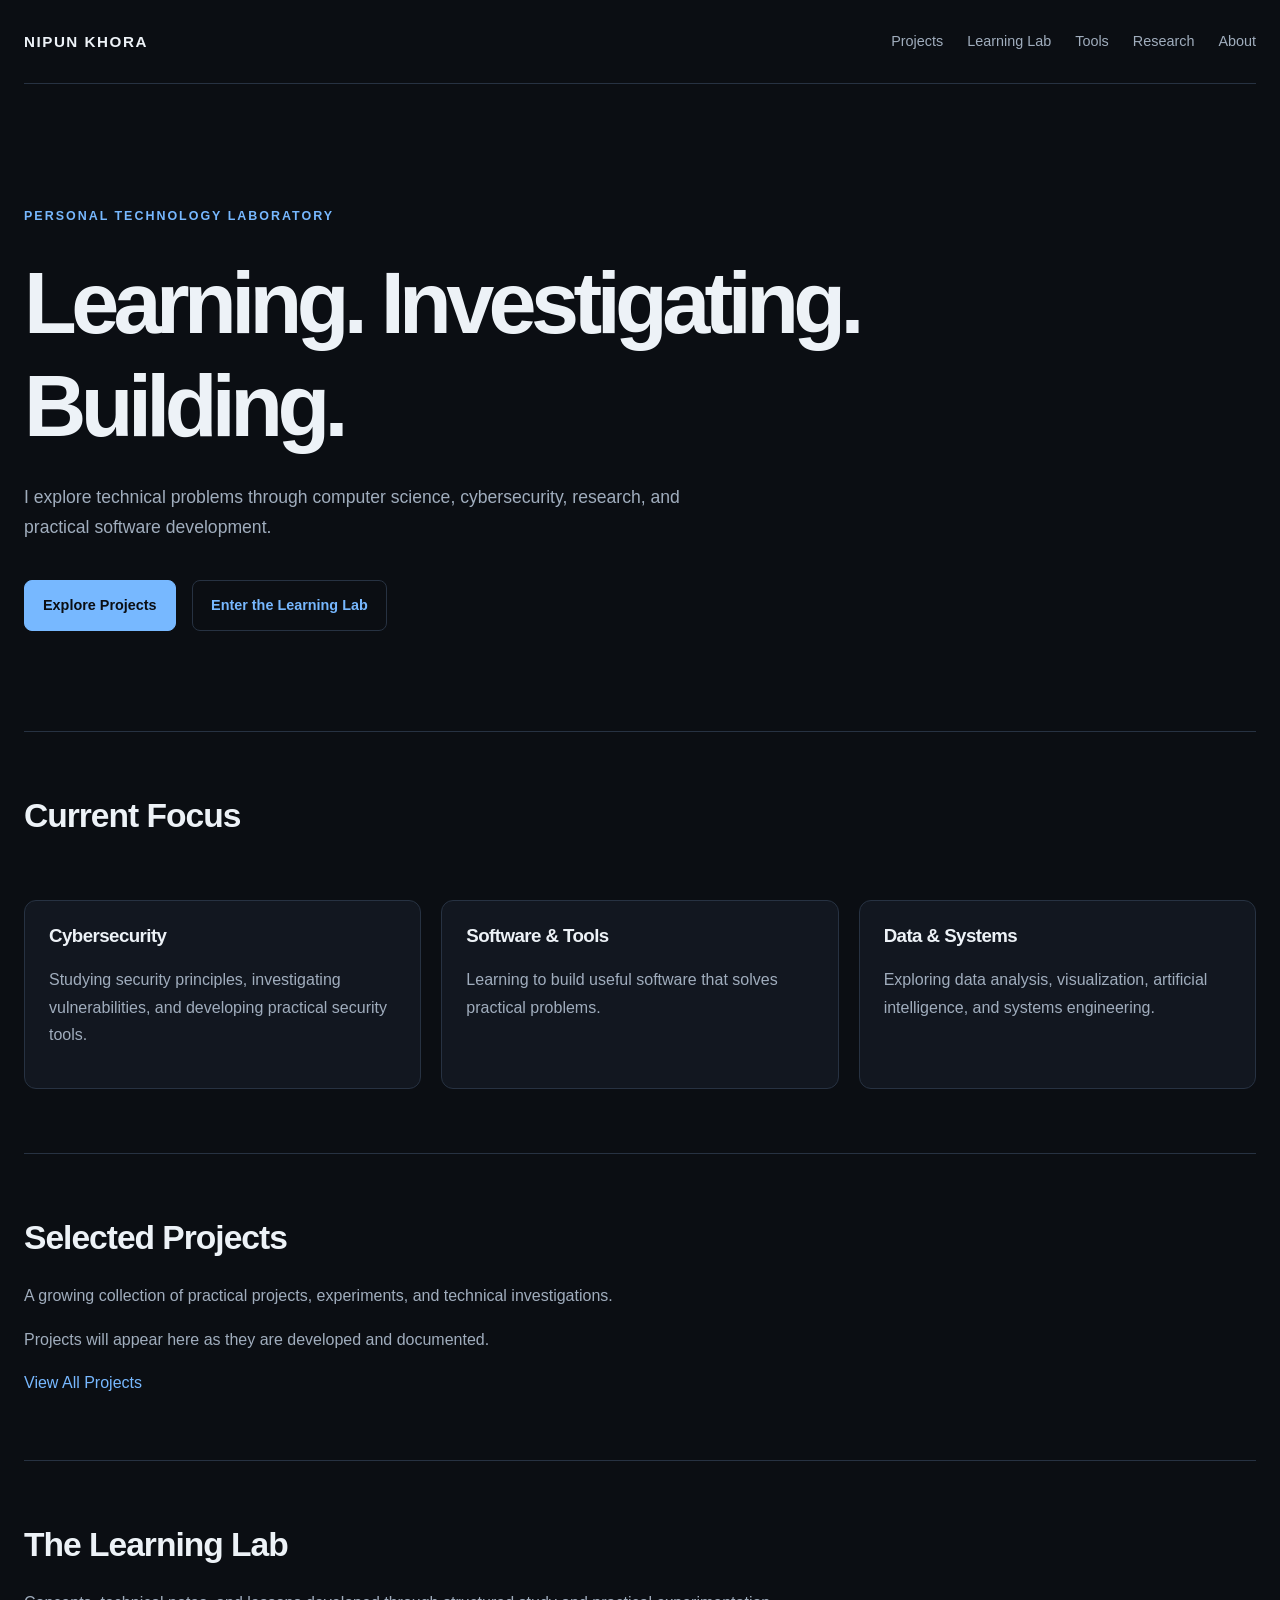
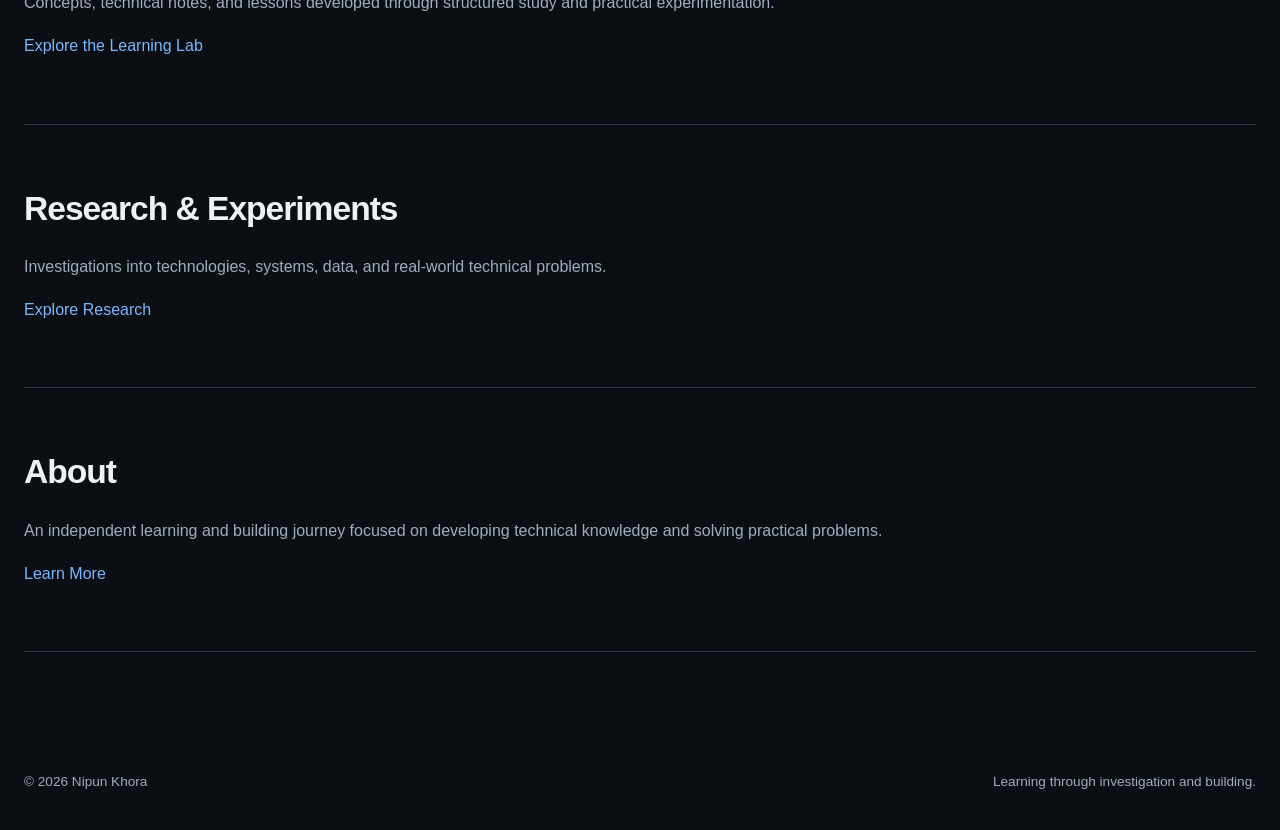
==== index.html @ 2c1adacb "Initial commit: responsive personal technology website" ====
<!DOCTYPE html>
<html lang="en">
<head>
    <link rel="stylesheet" href="assets/css/style.css">
    <meta charset="UTF-8">
    <meta name="viewport" content="width=device-width, initial-scale=1.0">

    <title>Nipun Khora | Technology & Engineering Lab</title>

    <meta name="description" content="Explore the projects, research, experiments, and technical learning of Nipun Khora.">
</head>

<body>

    <header>
        <a href="index.html">NIPUN KHORA</a>

        <nav>
            <a href="pages/projects.html">Projects</a>
            <a href="pages/learning-lab.html">Learning Lab</a>
            <a href="pages/tools.html">Tools</a>
            <a href="pages/research.html">Research</a>
            <a href="pages/about.html">About</a>
        </nav>
    </header>

    <main>

        <section id="hero">
            <p>PERSONAL TECHNOLOGY LABORATORY</p>

            <h1>Learning. Investigating. Building.</h1>

            <p>
                I explore technical problems through computer science,
                cybersecurity, research, and practical software development.
            </p>

            <a href="pages/projects.html">Explore Projects</a>
            <a href="pages/learning-lab.html">Enter the Learning Lab</a>
        </section>

        <section id="focus">
            <h2>Current Focus</h2>

            <article>
                <h3>Cybersecurity</h3>
                <p>Studying security principles, investigating vulnerabilities, and developing practical security tools.</p>
            </article>

            <article>
                <h3>Software & Tools</h3>
                <p>Learning to build useful software that solves practical problems.</p>
            </article>

            <article>
                <h3>Data & Systems</h3>
                <p>Exploring data analysis, visualization, artificial intelligence, and systems engineering.</p>
            </article>
        </section>

        <section id="projects">
            <h2>Selected Projects</h2>

            <p>
                A growing collection of practical projects, experiments,
                and technical investigations.
            </p>

            <p>Projects will appear here as they are developed and documented.</p>

            <a href="pages/projects.html">View All Projects</a>
        </section>

        <section id="learning">
            <h2>The Learning Lab</h2>

            <p>
                Concepts, technical notes, and lessons developed through
                structured study and practical experimentation.
            </p>

            <a href="pages/learning-lab.html">Explore the Learning Lab</a>
        </section>

        <section id="research">
            <h2>Research & Experiments</h2>

            <p>
                Investigations into technologies, systems, data,
                and real-world technical problems.
            </p>

            <a href="pages/research.html">Explore Research</a>
        </section>

        <section id="about">
            <h2>About</h2>

            <p>
                An independent learning and building journey focused on
                developing technical knowledge and solving practical problems.
            </p>

            <a href="pages/about.html">Learn More</a>
        </section>

    </main>

    <footer>
        <p>&copy; 2026 Nipun Khora</p>
        <p>Learning through investigation and building.</p>
    </footer>

</body>
</html>
---- assets/css/style.css ----
/* =====================================
   NIPUN KHORA — PERSONAL TECHNOLOGY LAB
   Phase 1: Initial Design System
   ===================================== */

/* 1. Design tokens */

:root {
    --bg: #0b0e13;
    --surface: #121720;
    --surface-hover: #19212d;
    --text: #edf2f7;
    --muted: #a0adbd;
    --accent: #77b8ff;
    --border: #273242;

    --content-width: 1280px;
    --radius: 12px;
}

/* 2. Basic reset */

* {
    box-sizing: border-box;
}

html {
    scroll-behavior: smooth;
}

body {
    margin: 0;
    background: var(--bg);
    color: var(--text);
    font-family: -apple-system, BlinkMacSystemFont, "Segoe UI",
                 sans-serif;
    line-height: 1.7;
}

a {
    color: inherit;
    text-decoration: none;
}

a:hover {
    color: var(--accent);
}

p {
    color: var(--muted);
}

h1,
h2,
h3 {
    line-height: 1.2;
    letter-spacing: -0.03em;
}

/* 3. Shared page width */

header,
main,
footer {
    width: min(100% - 48px, var(--content-width));
    margin-inline: auto;
}

/* 4. Header and navigation */

header {
    min-height: 84px;
    display: flex;
    align-items: center;
    justify-content: space-between;
    gap: 24px;
    border-bottom: 1px solid var(--border);
}

header > a {
    font-size: 0.95rem;
    font-weight: 800;
    letter-spacing: 0.1em;
    white-space: nowrap;
}

nav {
    display: flex;
    flex-wrap: wrap;
    gap: 24px;
}

nav a {
    color: var(--muted);
    font-size: 0.9rem;
}

nav a:hover {
    color: var(--text);
}

/* 5. Main content */

main {
    padding-bottom: 80px;
}

section {
    padding-block: 64px;
    border-bottom: 1px solid var(--border);
}

section > h2 {
    font-size: clamp(1.6rem, 3vw, 2.1rem);
    margin-top: 0;
    margin-bottom: 24px;
}

/* 6. Hero section */

#hero {
    padding-block: 110px 100px;
}

#hero > p:first-child {
    color: var(--accent);
    font-size: 0.78rem;
    font-weight: 700;
    letter-spacing: 0.16em;
}

#hero h1 {
    max-width: 850px;
    margin-block: 24px;
    font-size: clamp(2.7rem, 7vw, 5.4rem);
    letter-spacing: -0.065em;
}

#hero > p:not(:first-child) {
    max-width: 680px;
    font-size: 1.1rem;
}

#hero > a {
    display: inline-block;
    margin: 20px 12px 0 0;
    padding: 12px 18px;
    border: 1px solid var(--border);
    border-radius: 8px;
    font-size: 0.9rem;
    font-weight: 600;
}

#hero > a:first-of-type {
    background: var(--accent);
    border-color: var(--accent);
    color: #0b0e13;
}

#hero > a:hover {
    transform: translateY(-2px);
}

/* 7. Current focus */

#focus {
    display: grid;
    grid-template-columns: repeat(3, minmax(0, 1fr));
    gap: 20px;
}

#focus > h2 {
    grid-column: 1 / -1;
}

#focus article,
#projects,
#learning,
#research,
#about {
    min-width: 0;
}

#focus article {
    padding: 24px;
    background: var(--surface);
    border: 1px solid var(--border);
    border-radius: var(--radius);
}

#focus article h3 {
    margin-top: 0;
}

/* 8. Footer */

footer {
    display: flex;
    justify-content: space-between;
    flex-wrap: wrap;
    gap: 12px;
    padding-block: 24px;
    font-size: 0.85rem;
}

/* 9. Responsive layout */

@media (max-width: 760px) {
    header {
        align-items: flex-start;
        flex-direction: column;
        justify-content: center;
        padding-block: 20px;
    }

    nav {
        gap: 12px 18px;
    }

    #hero {
        padding-block: 72px;
    }

    #focus {
        grid-template-columns: 1fr;
    }

    section {
        padding-block: 44px;
    }

    footer {
        flex-direction: column;
        gap: 0;
    }
}
/* =====================================
   PHASE 1 — SHARED DESIGN POLISH
   ===================================== */

/* Current page in navigation */

nav a[aria-current="page"] {
    color: var(--text);
    font-weight: 700;
    text-decoration: underline;
    text-decoration-color: var(--accent);
    text-underline-offset: 7px;
}

/* Internal page introductions */

main > section:first-child:not(#hero) {
    padding-block: 88px 64px;
}

main > section:first-child:not(#hero) > p:first-child {
    color: var(--accent);
    font-size: 0.78rem;
    font-weight: 700;
    letter-spacing: 0.14em;
}

main > section:first-child:not(#hero) h1 {
    font-size: clamp(2.5rem, 6vw, 4.5rem);
    letter-spacing: -0.06em;
    margin-block: 20px;
}

main > section:first-child:not(#hero) > p:last-child {
    max-width: 720px;
    font-size: 1.08rem;
}

/* Consistent links */

main section a {
    color: var(--accent);
}

main section a:hover {
    text-decoration: underline;
    text-underline-offset: 4px;
}

/* Project cards and content panels */

main section article {
    padding: 24px;
    margin-top: 20px;
    background: var(--surface);
    border: 1px solid var(--border);
    border-radius: var(--radius);
}

main section article h3 {
    margin-top: 0;
}

/* Smooth, accessible interaction */

a:focus-visible {
    outline: 2px solid var(--accent);
    outline-offset: 5px;
    border-radius: 3px;
}

/* Respect reduced-motion preferences */

@media (prefers-reduced-motion: reduce) {
    html {
        scroll-behavior: auto;
    }

    *,
    *::before,
    *::after {
        transition-duration: 0.01ms !important;
        animation-duration: 0.01ms !important;
        animation-iteration-count: 1 !important;
    }
}

/* Small-screen refinements */

@media (max-width: 480px) {
    header,
    main,
    footer {
        width: calc(100% - 32px);
    }

    nav {
        gap: 10px 14px;
    }

    nav a {
        font-size: 0.85rem;
    }

    #hero h1 {
        font-size: clamp(2.4rem, 11vw, 3.4rem);
    }

    #hero > a {
        margin-right: 6px;
    }
}
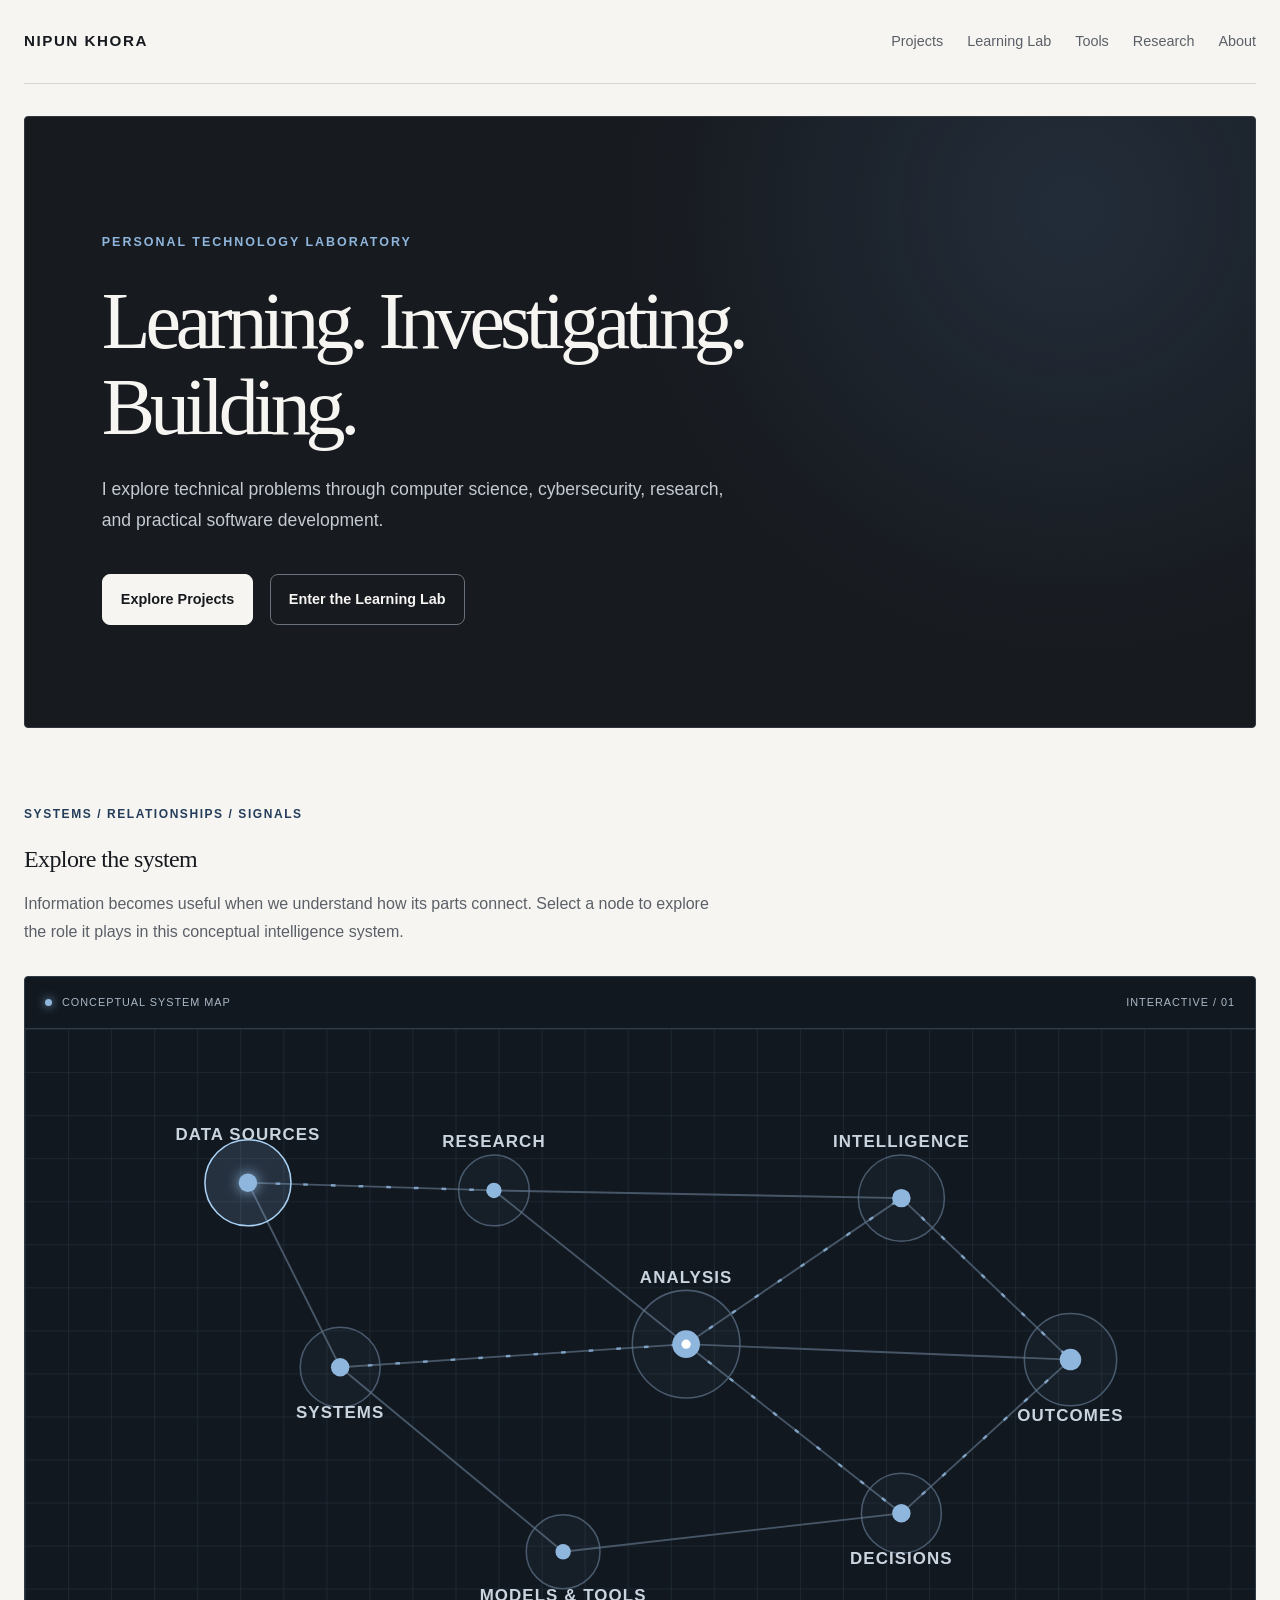
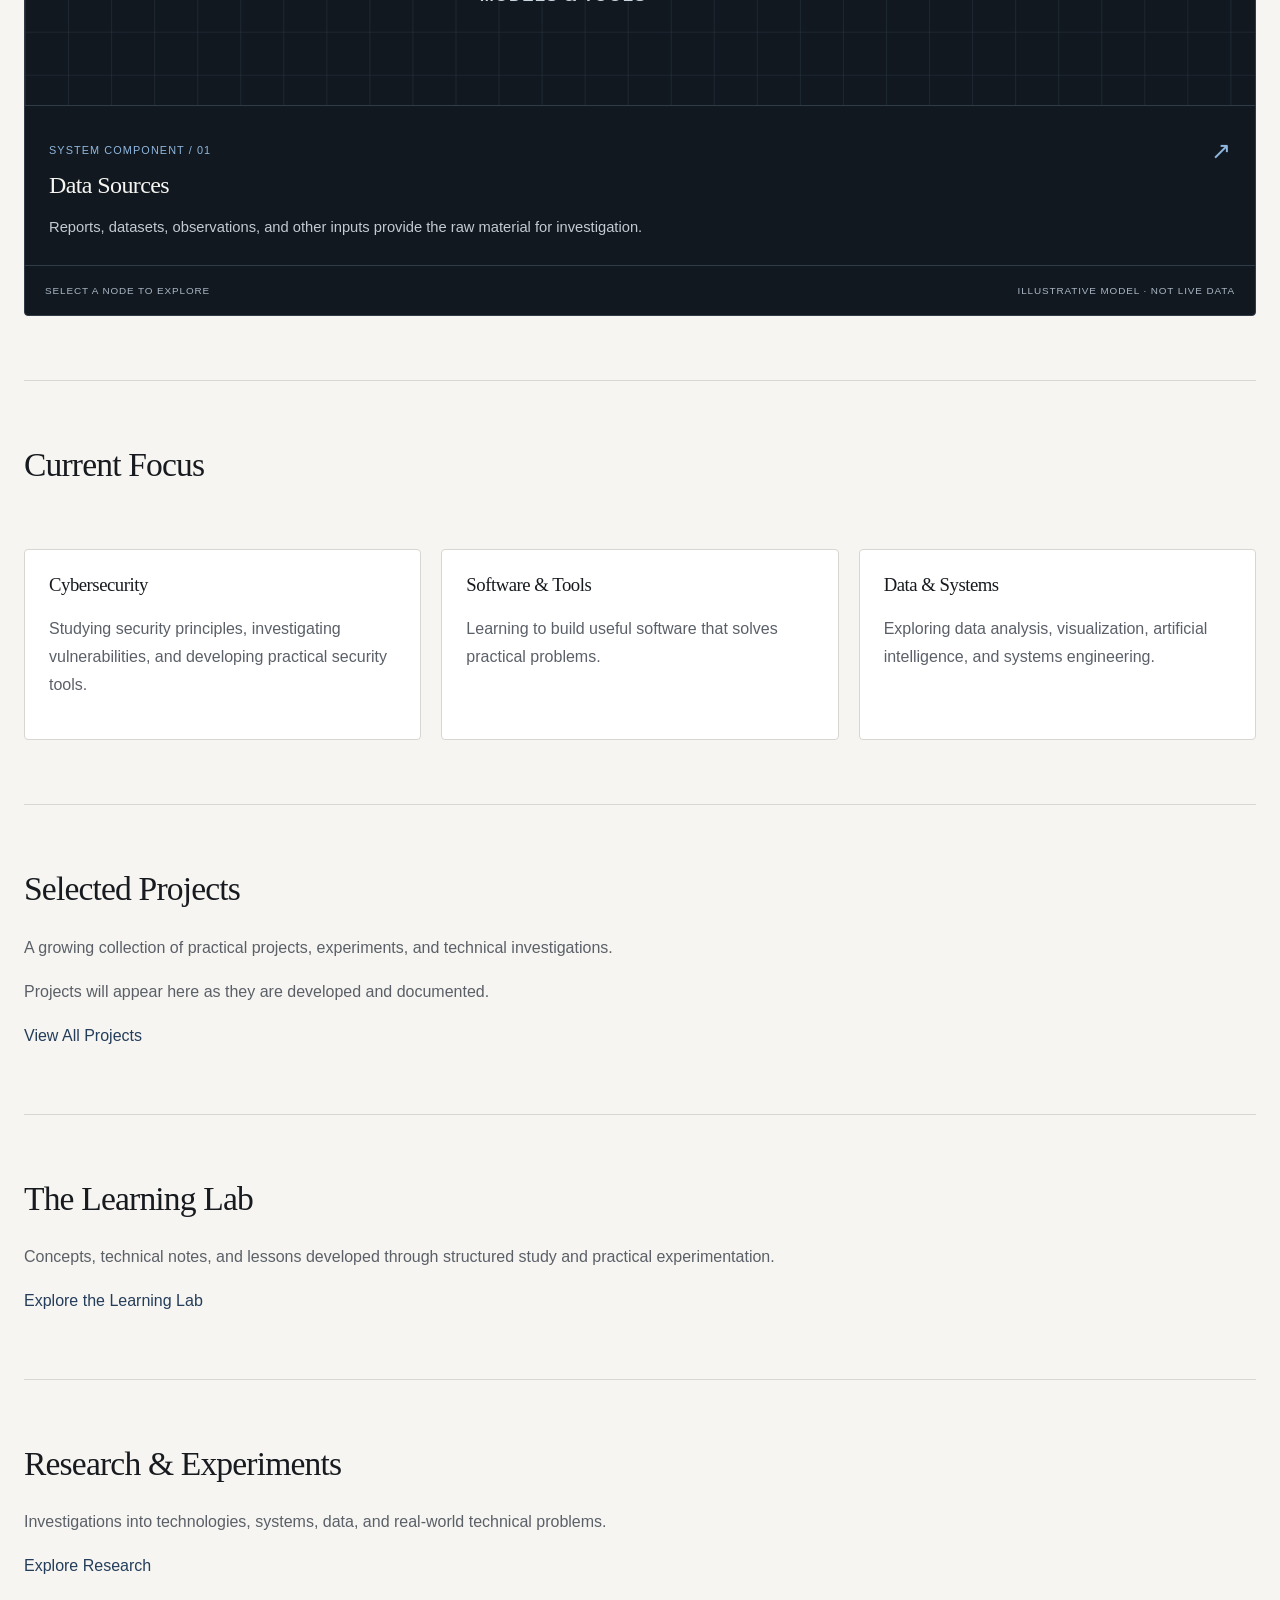
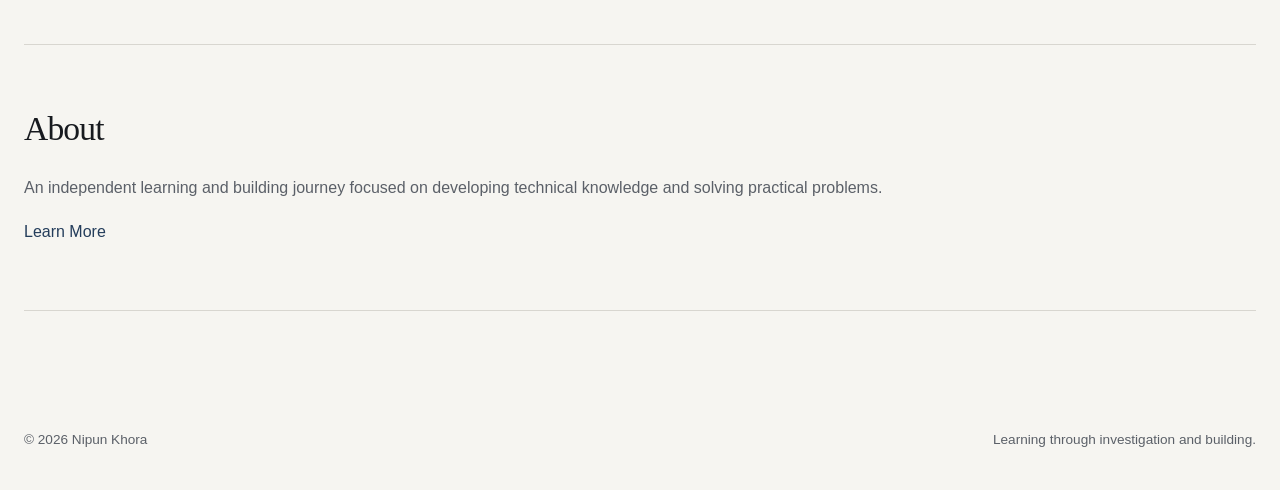
==== commit e4709675: "Add interactive systems intelligence map" ====
--- a/index.html
+++ b/index.html
@@ -11,6 +11,8 @@
 </head>
 
 <body>
+
+<script src="assets/js/main.js" defer></script>
 
     <header>
         <a href="index.html">NIPUN KHORA</a>
@@ -40,6 +42,175 @@
             <a href="pages/learning-lab.html">Enter the Learning Lab</a>
         </section>
 
+<section id="network-map" aria-labelledby="network-title">
+    <div class="network-heading">
+        <p class="eyebrow">SYSTEMS / RELATIONSHIPS / SIGNALS</p>
+        <h2 id="network-title">Explore the system</h2>
+        <p>
+            Information becomes useful when we understand
+            how its parts connect. Select a node to explore
+            the role it plays in this conceptual intelligence system.
+        </p>
+    </div>
+
+    <div class="network-panel">
+        <div class="network-status">
+            <span class="status-indicator"></span>
+            CONCEPTUAL SYSTEM MAP
+            <span class="network-status-right">INTERACTIVE / 01</span>
+        </div>
+
+        <div class="network-canvas">
+            <svg id="systems-svg"
+                 viewBox="0 0 800 440"
+                 role="group"
+                 aria-label="Interactive network of data sources, analysis, systems, and outcomes">
+
+                <defs>
+                    <pattern id="network-grid"
+                             width="28" height="28"
+                             patternUnits="userSpaceOnUse">
+                        <path d="M 28 0 L 0 0 0 28"
+                              fill="none"
+                              stroke="#283440"
+                              stroke-width="0.7"/>
+                    </pattern>
+
+                    <filter id="node-glow"
+                            x="-100%" y="-100%"
+                            width="300%" height="300%">
+                        <feGaussianBlur stdDeviation="4"
+                                        result="blur"/>
+                        <feMerge>
+                            <feMergeNode in="blur"/>
+                            <feMergeNode in="SourceGraphic"/>
+                        </feMerge>
+                    </filter>
+                </defs>
+
+                <rect width="800" height="440"
+                      fill="url(#network-grid)"/>
+
+                <g class="network-connections">
+                    <path d="M145 100 L305 105"/>
+                    <path d="M145 100 L205 220"/>
+                    <path d="M305 105 L430 205"/>
+                    <path d="M205 220 L430 205"/>
+                    <path d="M205 220 L350 340"/>
+                    <path d="M430 205 L570 110"/>
+                    <path d="M430 205 L570 315"/>
+                    <path d="M350 340 L570 315"/>
+                    <path d="M570 110 L680 215"/>
+                    <path d="M570 315 L680 215"/>
+                    <path d="M305 105 L570 110"/>
+                    <path d="M430 205 L680 215"/>
+                </g>
+
+                <g class="network-signals">
+                    <path d="M145 100 L305 105"/>
+                    <path d="M205 220 L430 205"/>
+                    <path d="M430 205 L570 110"/>
+                    <path d="M430 205 L570 315"/>
+                    <path d="M570 110 L680 215"/>
+                    <path d="M570 315 L680 215"/>
+                </g>
+
+                <g class="network-node is-selected"
+                   data-node="sources"
+                   tabindex="0" role="button"
+                   aria-label="Data sources">
+                    <circle class="node-halo" cx="145" cy="100" r="28"/>
+                    <circle class="node-core" cx="145" cy="100" r="6"/>
+                    <text x="145" y="72" text-anchor="middle">DATA SOURCES</text>
+                </g>
+
+                <g class="network-node"
+                   data-node="research"
+                   tabindex="0" role="button"
+                   aria-label="Research">
+                    <circle class="node-halo" cx="305" cy="105" r="23"/>
+                    <circle class="node-core" cx="305" cy="105" r="5"/>
+                    <text x="305" y="77" text-anchor="middle">RESEARCH</text>
+                </g>
+
+                <g class="network-node"
+                   data-node="systems"
+                   tabindex="0" role="button"
+                   aria-label="Systems">
+                    <circle class="node-halo" cx="205" cy="220" r="26"/>
+                    <circle class="node-core" cx="205" cy="220" r="6"/>
+                    <text x="205" y="253" text-anchor="middle">SYSTEMS</text>
+                </g>
+
+                <g class="network-node"
+                   data-node="analysis"
+                   tabindex="0" role="button"
+                   aria-label="Analysis">
+                    <circle class="node-halo" cx="430" cy="205" r="35"/>
+                    <circle class="node-core" cx="430" cy="205" r="9"/>
+                    <circle class="node-center" cx="430" cy="205" r="3"/>
+                    <text x="430" y="165" text-anchor="middle">ANALYSIS</text>
+                </g>
+
+                <g class="network-node"
+                   data-node="models"
+                   tabindex="0" role="button"
+                   aria-label="Models and tools">
+                    <circle class="node-halo" cx="350" cy="340" r="24"/>
+                    <circle class="node-core" cx="350" cy="340" r="5"/>
+                    <text x="350" y="372" text-anchor="middle">MODELS &amp; TOOLS</text>
+                </g>
+
+                <g class="network-node"
+                   data-node="intelligence"
+                   tabindex="0" role="button"
+                   aria-label="Intelligence">
+                    <circle class="node-halo" cx="570" cy="110" r="28"/>
+                    <circle class="node-core" cx="570" cy="110" r="6"/>
+                    <text x="570" y="77" text-anchor="middle">INTELLIGENCE</text>
+                </g>
+
+                <g class="network-node"
+                   data-node="decisions"
+                   tabindex="0" role="button"
+                   aria-label="Decisions">
+                    <circle class="node-halo" cx="570" cy="315" r="26"/>
+                    <circle class="node-core" cx="570" cy="315" r="6"/>
+                    <text x="570" y="348" text-anchor="middle">DECISIONS</text>
+                </g>
+
+                <g class="network-node"
+                   data-node="outcomes"
+                   tabindex="0" role="button"
+                   aria-label="Outcomes">
+                    <circle class="node-halo" cx="680" cy="215" r="30"/>
+                    <circle class="node-core" cx="680" cy="215" r="7"/>
+                    <text x="680" y="255" text-anchor="middle">OUTCOMES</text>
+                </g>
+            </svg>
+        </div>
+
+        <div class="network-detail" aria-live="polite">
+            <div>
+                <p class="network-detail-label" id="node-category">
+                    SYSTEM COMPONENT / 01
+                </p>
+                <h3 id="node-title">Data Sources</h3>
+                <p id="node-description">
+                    Reports, datasets, observations, and other
+                    inputs provide the raw material for investigation.
+                </p>
+            </div>
+            <span class="network-detail-mark" aria-hidden="true">↗</span>
+        </div>
+
+        <div class="network-footer">
+            <span>SELECT A NODE TO EXPLORE</span>
+            <span>ILLUSTRATIVE MODEL · NOT LIVE DATA</span>
+        </div>
+    </div>
+</section>
+
         <section id="focus">
             <h2>Current Focus</h2>
 
--- a/assets/css/style.css
+++ b/assets/css/style.css
@@ -348,3 +348,392 @@
     }
 }
 
+/* =========================================
+   PHASE 2 — RESEARCH & INTELLIGENCE
+   ========================================= */
+
+:root {
+    --bg: #F6F5F1;
+    --surface: #FFFFFF;
+    --surface-hover: #E6E2D9;
+    --text: #171A1F;
+    --muted: #5B6068;
+    --accent: #243D5B;
+    --border: #D8D6D0;
+
+    /* Keep the wider layout you preferred */
+    --content-width: 1280px;
+}
+
+/* Editorial typography */
+body {
+    background: var(--bg);
+    color: var(--text);
+    font-family: -apple-system, BlinkMacSystemFont,
+        "Segoe UI", sans-serif;
+    line-height: 1.75;
+}
+
+h1,
+h2,
+h3 {
+    color: var(--text);
+    font-family: Georgia, "Times New Roman", serif;
+    font-weight: 500;
+    letter-spacing: -0.025em;
+}
+
+/* Navigation */
+header {
+    border-bottom: 1px solid var(--border);
+}
+
+header > a {
+    color: var(--text);
+}
+
+nav a {
+    color: var(--muted);
+}
+
+nav a:hover,
+nav a[aria-current="page"] {
+    color: var(--text);
+}
+
+/* Homepage introduction */
+#hero {
+    padding-block: 120px 100px;
+}
+
+#hero h1 {
+    max-width: 900px;
+    font-weight: 500;
+}
+
+#hero > p:first-child {
+    color: var(--accent);
+}
+
+/* Primary and secondary links */
+#hero > a:first-of-type {
+    background: var(--accent);
+    border-color: var(--accent);
+    color: #FFFFFF;
+}
+
+#hero > a:not(:first-of-type) {
+    color: var(--text);
+    border-color: var(--border);
+}
+
+/* Research panels and project cards */
+#focus article,
+main section article {
+    background: var(--surface);
+    border: 1px solid var(--border);
+    border-radius: 4px;
+    box-shadow: none;
+}
+
+main section a {
+    color: var(--accent);
+}
+
+main section a:hover {
+    color: var(--text);
+}
+
+/* Editorial section dividers */
+section {
+    border-bottom: 1px solid var(--border);
+}
+
+/* Keyboard accessibility */
+a:focus-visible {
+    outline: 2px solid var(--accent);
+    outline-offset: 5px;
+}
+
+/* Mobile spacing */
+@media (max-width: 760px) {
+    #hero {
+        padding-block: 76px 64px;
+    }
+}
+
+/* Phase 2: mission-led technology hero */
+
+#hero {
+    position: relative;
+    overflow: hidden;
+    margin-top: 32px;
+    padding: clamp(48px, 8vw, 104px)
+             clamp(24px, 6vw, 80px);
+    background:
+        radial-gradient(
+            circle at 85% 15%,
+            rgba(76, 112, 151, 0.22),
+            transparent 38%
+        ),
+        #171A1F;
+    border: 1px solid #303640;
+    border-bottom: 1px solid #303640;
+    border-radius: 4px;
+    color: #F6F5F1;
+}
+
+#hero h1 {
+    max-width: 850px;
+    color: #F6F5F1;
+    font-size: clamp(2.6rem, 6.5vw, 5rem);
+    line-height: 1.08;
+}
+
+#hero > p:first-child {
+    color: #8FB6DC;
+}
+
+#hero > p:not(:first-child) {
+    max-width: 650px;
+    color: #C4CAD2;
+}
+
+#hero > a:first-of-type {
+    background: #F6F5F1;
+    border-color: #F6F5F1;
+    color: #171A1F;
+}
+
+#hero > a:not(:first-of-type) {
+    color: #F6F5F1;
+    border-color: #69717D;
+}
+
+#hero > a:hover {
+    transform: translateY(-2px);
+}
+
+@media (max-width: 760px) {
+    #hero {
+        margin-top: 16px;
+        padding: 48px 24px;
+    }
+}
+
+/* =========================================
+   INTERACTIVE SYSTEMS INTELLIGENCE MAP
+   ========================================= */
+
+#network-map {
+    border-bottom: 1px solid var(--border);
+}
+
+#network-map .network-heading {
+    max-width: 700px;
+    margin-bottom: 30px;
+}
+
+#network-map .eyebrow {
+    color: var(--accent);
+    font-size: 0.75rem;
+    font-weight: 700;
+    letter-spacing: 0.13em;
+}
+
+#network-map .network-heading h2 {
+    margin-bottom: 16px;
+}
+
+.network-panel {
+    overflow: hidden;
+    background: #111820;
+    color: #F6F5F1;
+    border: 1px solid #303B48;
+    border-radius: 4px;
+}
+
+.network-status,
+.network-footer {
+    display: flex;
+    align-items: center;
+    gap: 10px;
+    flex-wrap: wrap;
+    padding: 16px 20px;
+    color: #AAB7C5;
+    font-size: 0.68rem;
+    letter-spacing: 0.09em;
+}
+
+.network-status {
+    border-bottom: 1px solid #303B48;
+}
+
+.network-status-right {
+    margin-left: auto;
+}
+
+.status-indicator {
+    width: 7px;
+    height: 7px;
+    flex: 0 0 7px;
+    background: #8FB6DC;
+    border-radius: 50%;
+    box-shadow: 0 0 10px #8FB6DC;
+}
+
+.network-canvas {
+    width: 100%;
+    background: #111820;
+}
+
+#systems-svg {
+    display: block;
+    width: 100%;
+    height: auto;
+    min-height: 280px;
+}
+
+.network-connections path {
+    fill: none;
+    stroke: #465666;
+    stroke-width: 1.2;
+}
+
+.network-signals path {
+    fill: none;
+    stroke: #8FB6DC;
+    stroke-width: 1.6;
+    stroke-dasharray: 3 15;
+    animation: signal-flow 5s linear infinite;
+    opacity: 0.8;
+}
+
+.network-node {
+    cursor: pointer;
+    outline: none;
+}
+
+.network-node .node-halo {
+    fill: #8FB6DC;
+    fill-opacity: 0.04;
+    stroke: #60758C;
+    stroke-opacity: 0.7;
+    stroke-width: 1;
+    transition: fill-opacity 180ms ease,
+                stroke 180ms ease;
+}
+
+.network-node .node-core {
+    fill: #8FB6DC;
+    transition: r 180ms ease;
+}
+
+.network-node .node-center {
+    fill: #FFFFFF;
+}
+
+.network-node text {
+    fill: #CAD4DF;
+    font-family: -apple-system, BlinkMacSystemFont,
+        "Segoe UI", sans-serif;
+    font-size: 11px;
+    font-weight: 600;
+    letter-spacing: 0.7px;
+    pointer-events: none;
+}
+
+.network-node:hover .node-halo,
+.network-node:focus-visible .node-halo,
+.network-node.is-selected .node-halo {
+    fill-opacity: 0.16;
+    stroke: #A9D1F5;
+    stroke-opacity: 1;
+}
+
+.network-node.is-selected .node-core {
+    filter: url(#node-glow);
+}
+
+.network-node:focus-visible .node-halo {
+    stroke-width: 2.5;
+}
+
+.network-detail {
+    display: flex;
+    justify-content: space-between;
+    align-items: flex-start;
+    gap: 20px;
+    padding: 24px;
+    border-top: 1px solid #303B48;
+}
+
+.network-detail-label {
+    color: #8FB6DC;
+    font-size: 0.68rem;
+    letter-spacing: 0.1em;
+}
+
+.network-detail h3 {
+    margin: 8px 0;
+    color: #F6F5F1;
+    font-size: 1.5rem;
+}
+
+.network-detail p:last-child {
+    max-width: 600px;
+    margin-bottom: 0;
+    color: #C4CAD2;
+    font-size: 0.92rem;
+}
+
+.network-detail-mark {
+    color: #8FB6DC;
+    font-size: 1.5rem;
+}
+
+.network-footer {
+    justify-content: space-between;
+    border-top: 1px solid #303B48;
+    font-size: 0.62rem;
+}
+
+@keyframes signal-flow {
+    to { stroke-dashoffset: -72; }
+}
+
+@media (max-width: 600px) {
+    #systems-svg {
+        min-height: 0;
+    }
+
+    .network-node text {
+        font-size: 13px;
+    }
+
+    .network-status,
+    .network-footer {
+        padding: 12px;
+        font-size: 0.58rem;
+    }
+
+    .network-detail {
+        padding: 18px;
+    }
+
+    .network-detail h3 {
+        font-size: 1.3rem;
+    }
+}
+
+@media (prefers-reduced-motion: reduce) {
+    .network-signals path {
+        animation: none;
+    }
+
+    .network-node .node-halo,
+    .network-node .node-core {
+        transition: none;
+    }
+}
+
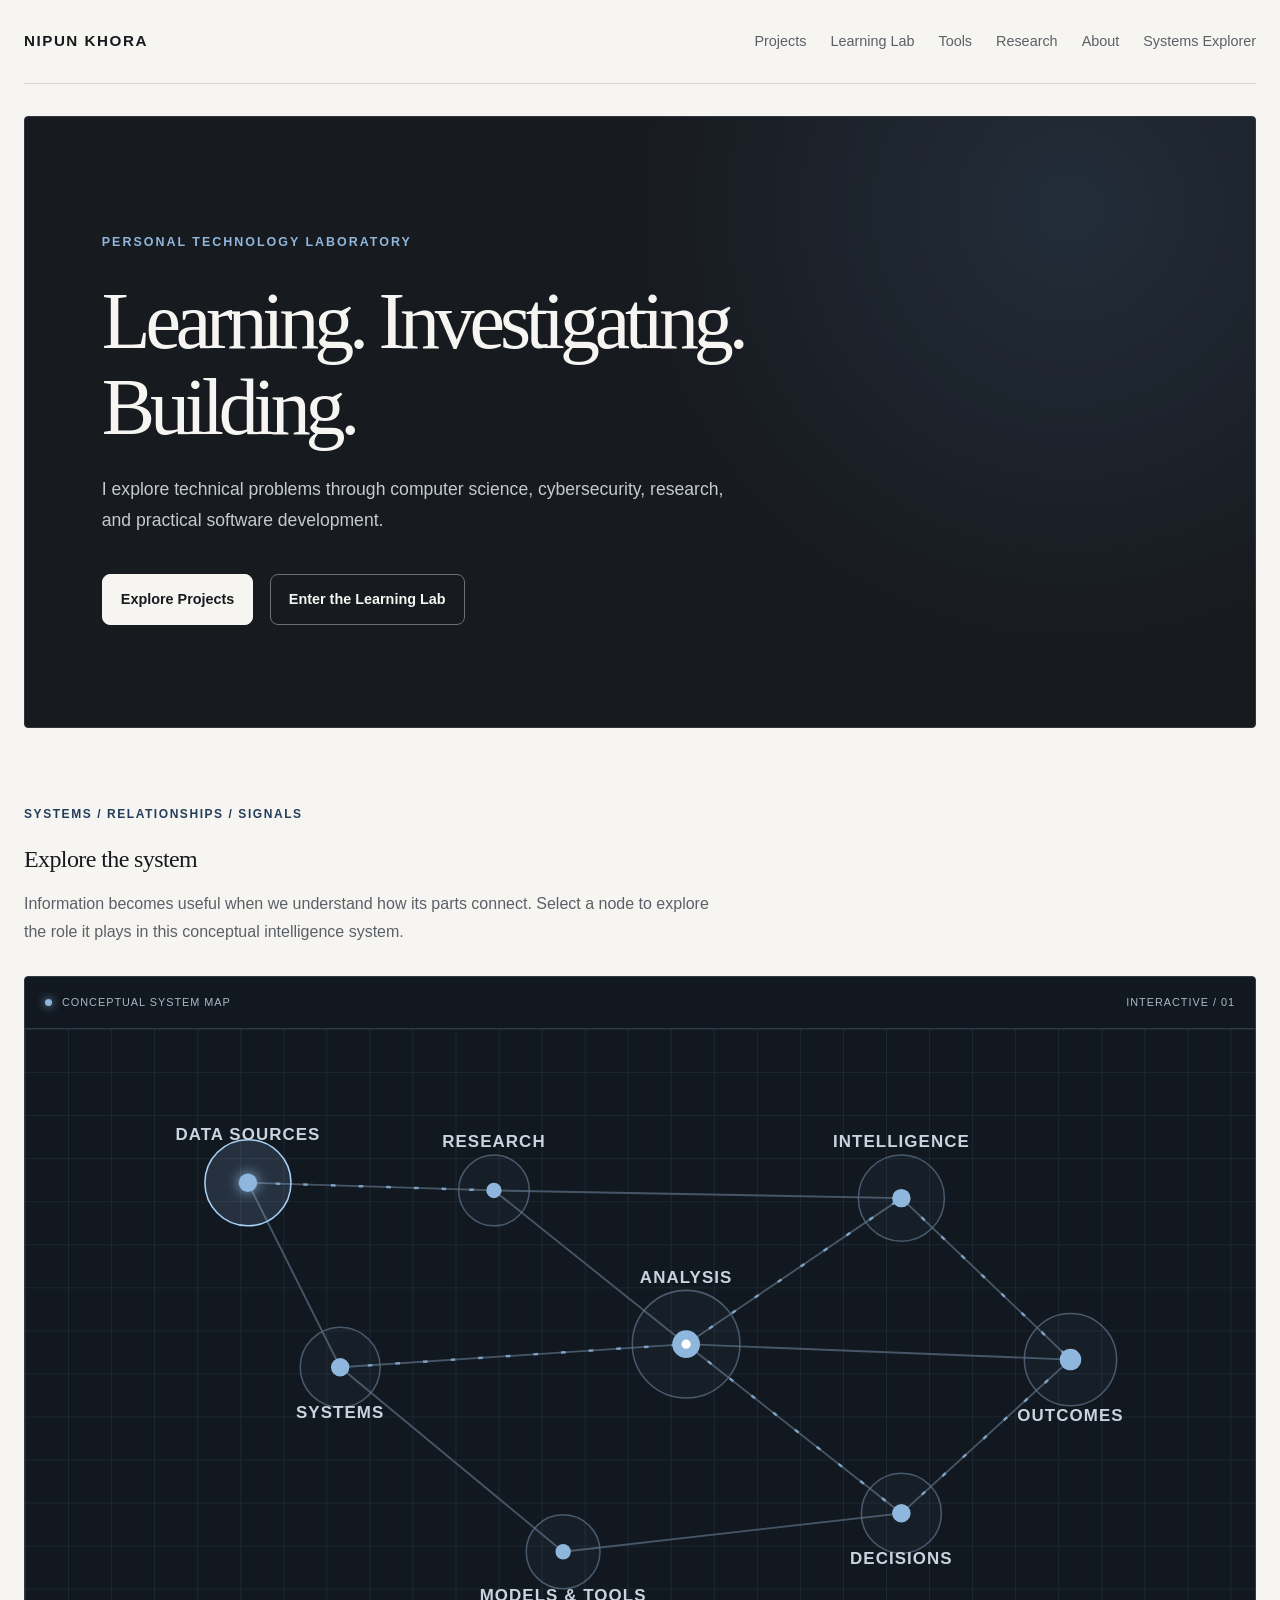
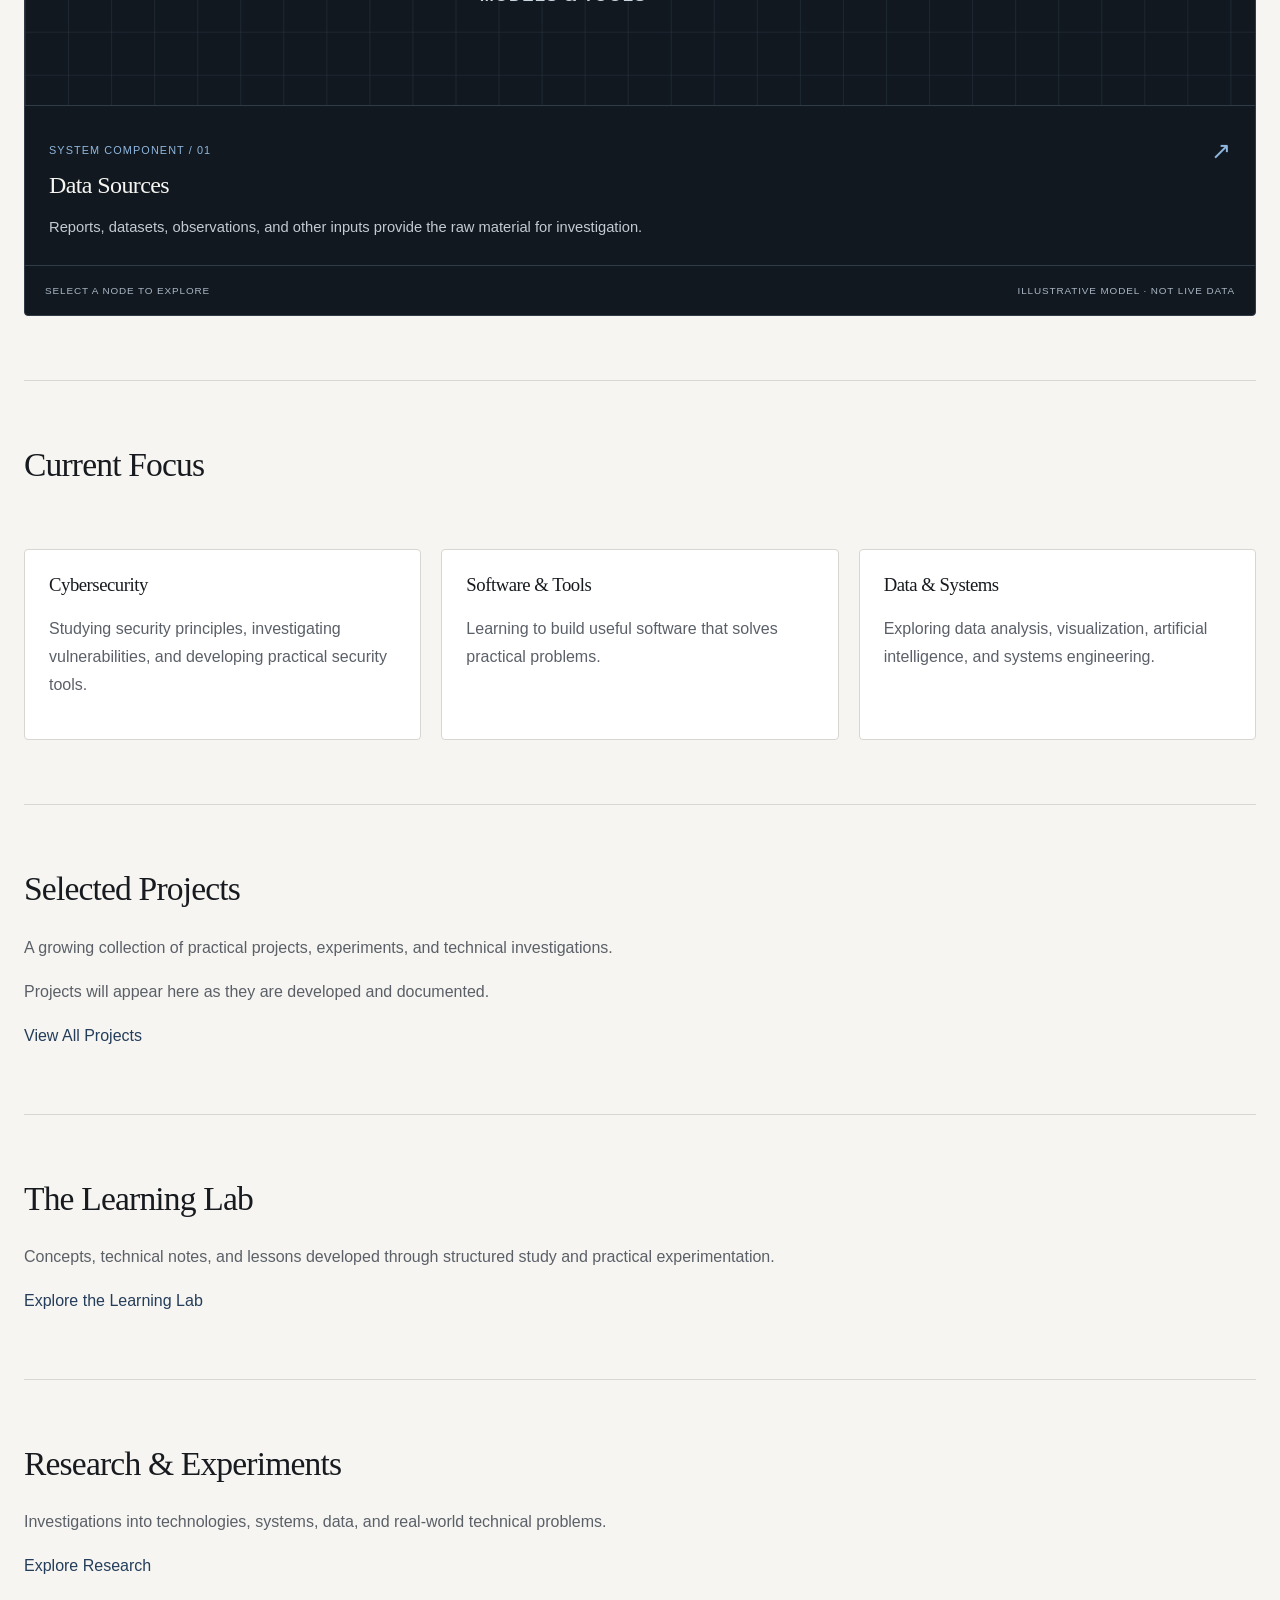
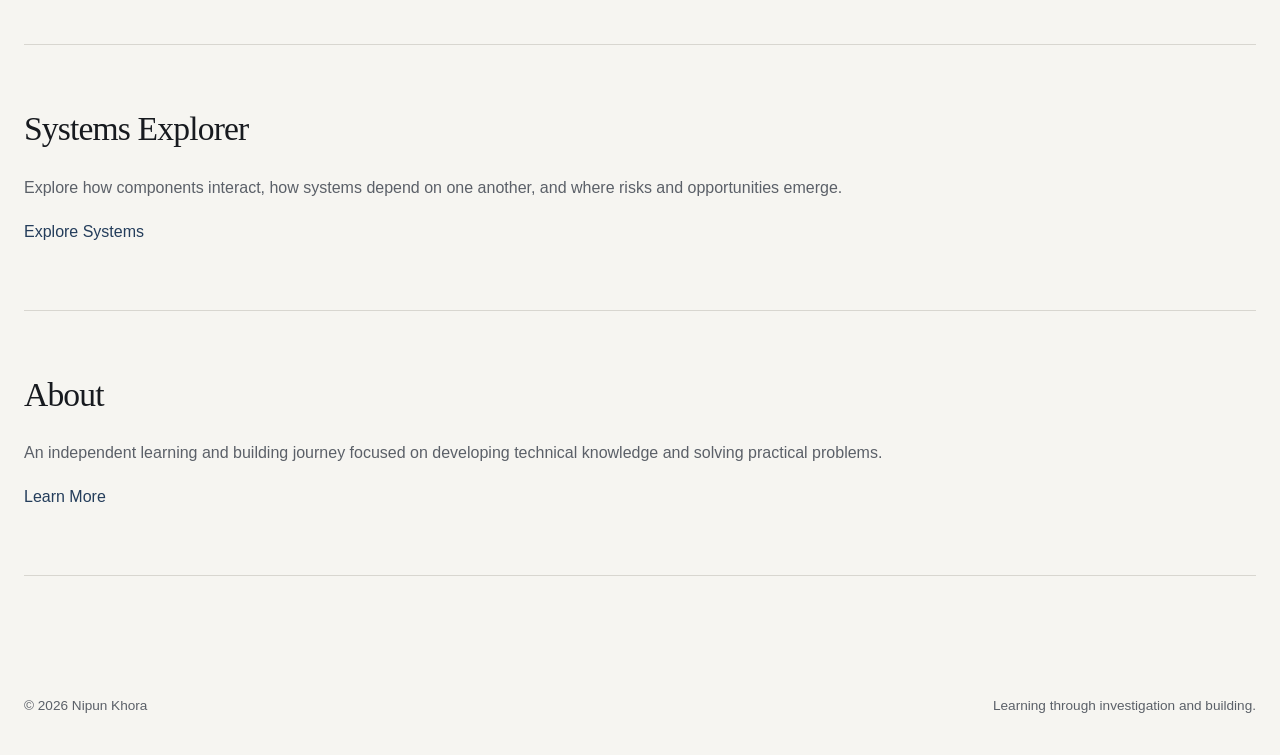
==== commit 2038b902: "Update website design and Systems Explorer" ====
--- a/index.html
+++ b/index.html
@@ -23,6 +23,7 @@
             <a href="pages/tools.html">Tools</a>
             <a href="pages/research.html">Research</a>
             <a href="pages/about.html">About</a>
+            <a href="pages/systems-explorer.html">Systems Explorer</a>
         </nav>
     </header>
 
@@ -265,6 +266,21 @@
             <a href="pages/research.html">Explore Research</a>
         </section>
 
+
+<section id="systems-explorer">
+    <h2>Systems Explorer</h2>
+
+    <p>
+        Explore how components interact, how systems depend
+        on one another, and where risks and opportunities emerge.
+    </p>
+
+    <a href="pages/systems-explorer.html">
+        Explore Systems
+    </a>
+</section>
+
+
         <section id="about">
             <h2>About</h2>
 
--- a/assets/css/style.css
+++ b/assets/css/style.css
@@ -737,3 +737,247 @@
     }
 }
 
+/* =========================================
+   SYSTEMS EXPLORER DETAIL PANELS
+   ========================================= */
+
+#explorer {
+    padding-block: 56px;
+    border-bottom: 1px solid var(--border);
+}
+
+#system-options {
+    display: flex;
+    flex-wrap: wrap;
+    gap: 12px;
+    margin: 28px 0;
+}
+
+#system-options button {
+    padding: 12px 18px;
+    background: var(--surface);
+    color: var(--text);
+    border: 1px solid var(--border);
+    border-radius: 4px;
+    cursor: pointer;
+    font: inherit;
+    transition: background 160ms ease, color 160ms ease;
+}
+
+#system-options button:hover,
+#system-options button:focus-visible {
+    border-color: var(--accent);
+}
+
+#system-options button.is-selected {
+    background: var(--accent);
+    color: #FFFFFF;
+    border-color: var(--accent);
+}
+
+#system-details {
+    padding: 28px;
+    background: var(--surface);
+    border: 1px solid var(--border);
+    border-radius: 4px;
+}
+
+#system-category {
+    color: var(--accent);
+    font-size: 0.75rem;
+    letter-spacing: 0.1em;
+}
+
+#system-title {
+    margin-bottom: 12px;
+}
+
+#system-description {
+    max-width: 760px;
+    color: var(--muted);
+}
+
+.explorer-grid {
+    display: grid;
+    grid-template-columns: repeat(3, minmax(0, 1fr));
+    gap: 16px;
+    margin-top: 28px;
+}
+
+.explorer-card {
+    padding: 20px;
+    background: var(--bg);
+    border: 1px solid var(--border);
+    border-radius: 4px;
+}
+
+.explorer-card h4 {
+    margin-top: 0;
+}
+
+.explorer-card p,
+.explorer-card li {
+    color: var(--muted);
+    font-size: 0.92rem;
+}
+
+.explorer-card ul {
+    padding-left: 20px;
+}
+
+.explorer-disclaimer {
+    color: var(--muted);
+    font-size: 0.7rem;
+    letter-spacing: 0.06em;
+}
+
+@media (max-width: 760px) {
+    .explorer-grid {
+        grid-template-columns: 1fr;
+    }
+
+    #system-details {
+        padding: 20px;
+    }
+}
+
+/* SYSTEM RELATIONSHIPS */
+
+#relationships-section {
+    padding-top: 44px;
+}
+
+#relationships-section > p:first-child {
+    color: var(--accent);
+    font-size: 0.72rem;
+    letter-spacing: 0.1em;
+}
+
+#relationship-list {
+    display: grid;
+    grid-template-columns: repeat(3, minmax(0, 1fr));
+    gap: 16px;
+    margin-top: 24px;
+}
+
+.relationship-card {
+    padding: 20px;
+    background: var(--surface);
+    border: 1px solid var(--border);
+    border-radius: 4px;
+}
+
+.relationship-card .relationship-path {
+    color: var(--accent);
+    font-weight: 600;
+}
+
+.relationship-card p:last-child {
+    color: var(--muted);
+    font-size: 0.92rem;
+}
+
+@media (max-width: 760px) {
+    #relationship-list {
+        grid-template-columns: 1fr;
+    }
+}
+
+/* INTERACTIVE DEPENDENCY MAP */
+
+#dependency-section {
+    padding-top: 44px;
+}
+
+#dependency-section > p:first-child {
+    color: var(--accent);
+    font-size: 0.72rem;
+    letter-spacing: 0.1em;
+}
+
+.dependency-panel {
+    overflow: hidden;
+    margin-top: 24px;
+    background: #111820;
+    color: #F6F5F1;
+    border: 1px solid #303B48;
+    border-radius: 4px;
+}
+
+.dependency-map {
+    width: 100%;
+    overflow-x: auto;
+}
+
+#dependency-svg {
+    display: block;
+    width: 100%;
+    min-width: 480px;
+    height: auto;
+    background-color: #111820;
+}
+
+.dependency-edge {
+    stroke: #8FB6DC;
+    stroke-width: 1.5;
+    opacity: 0.7;
+}
+
+.dependency-node {
+    cursor: pointer;
+    outline: none;
+}
+
+.dependency-node rect {
+    fill: #1C2B39;
+    stroke: #60758C;
+    stroke-width: 1.2;
+    rx: 5;
+}
+
+.dependency-node text {
+    fill: #F6F5F1;
+    font-size: 12px;
+    text-anchor: middle;
+    dominant-baseline: middle;
+    pointer-events: none;
+}
+
+.dependency-node.is-selected rect,
+.dependency-node:hover rect,
+.dependency-node:focus-visible rect {
+    fill: #243D5B;
+    stroke: #A9D1F5;
+    stroke-width: 2;
+}
+
+#dependency-details {
+    padding: 22px;
+    border-top: 1px solid #303B48;
+}
+
+#dependency-details p {
+    color: #C4CAD2;
+}
+
+#dependency-details #dependency-category {
+    color: #8FB6DC;
+    font-size: 0.7rem;
+    letter-spacing: 0.1em;
+}
+
+#dependency-details h4 {
+    color: #F6F5F1;
+    font-size: 1.25rem;
+}
+
+#dependency-details #dependency-connections {
+    font-size: 0.9rem;
+}
+
+@media (max-width: 600px) {
+    #dependency-svg {
+        min-width: 480px;
+    }
+}
+
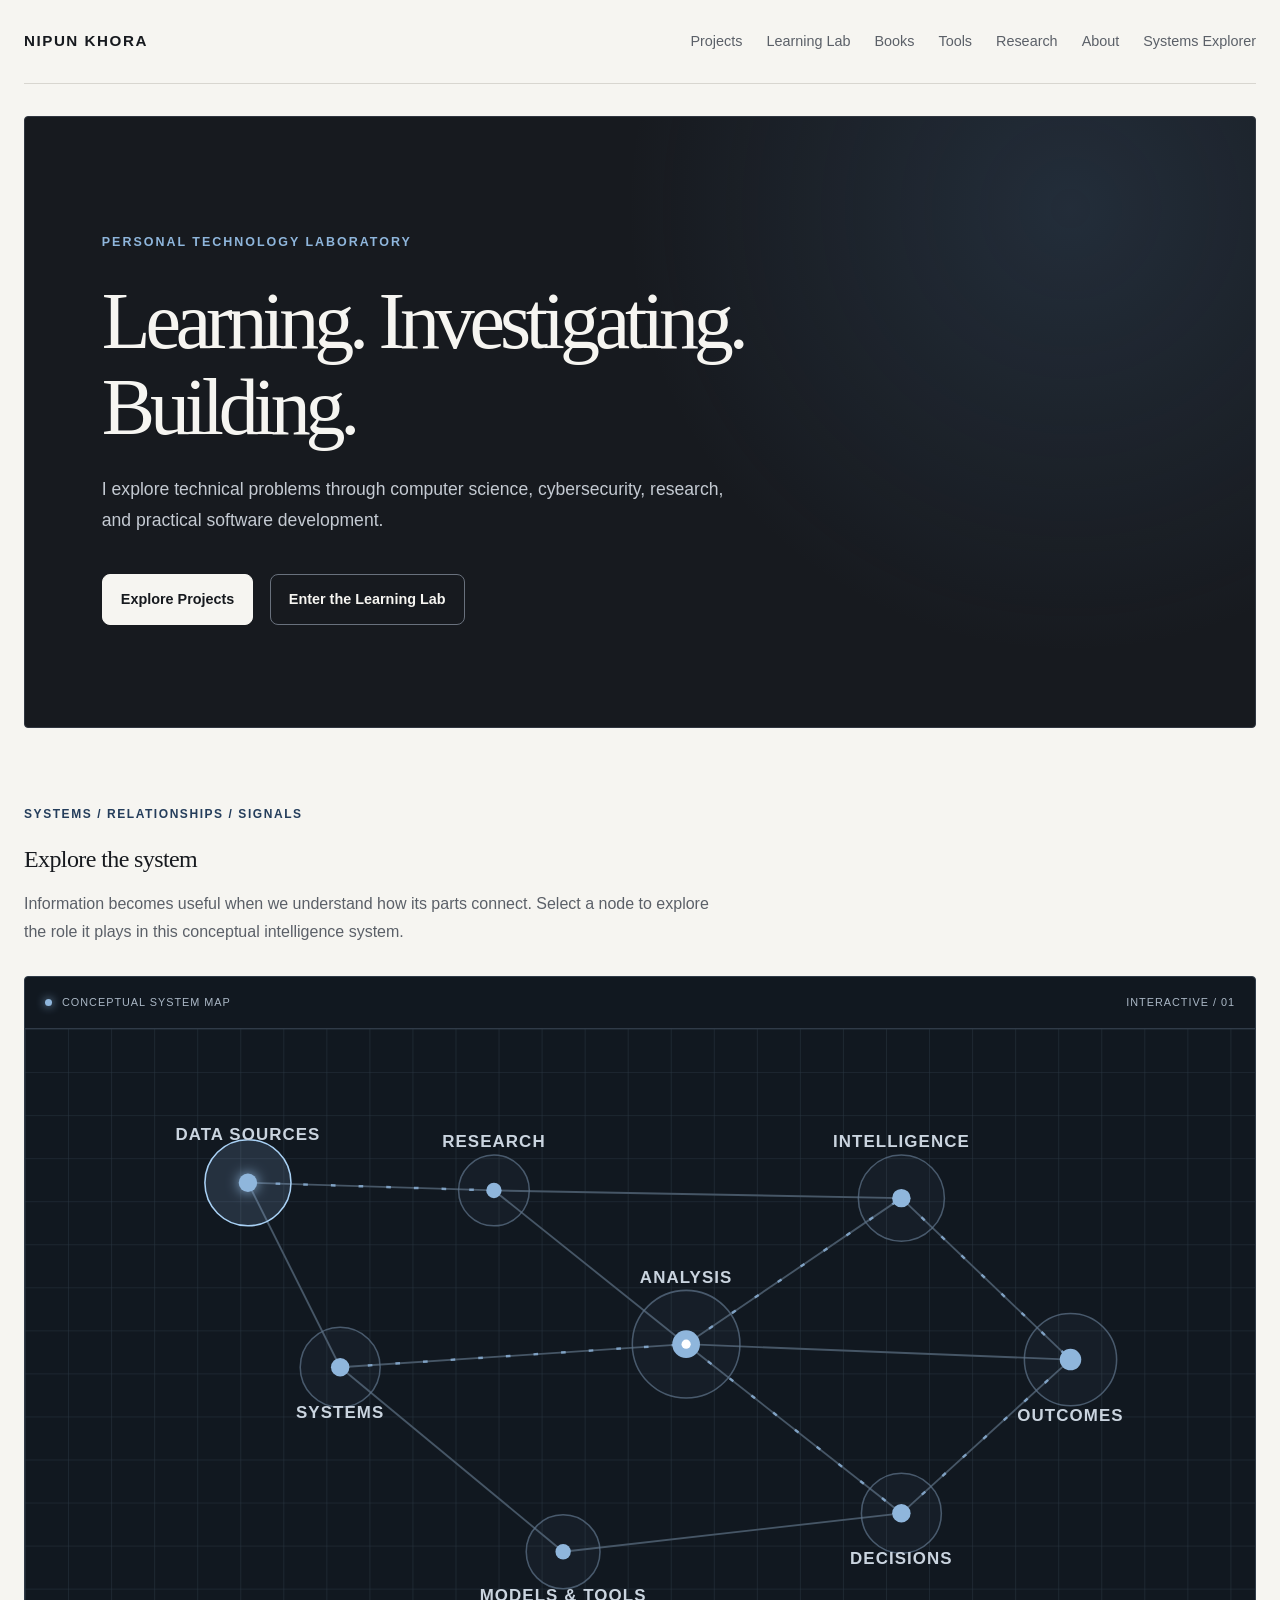
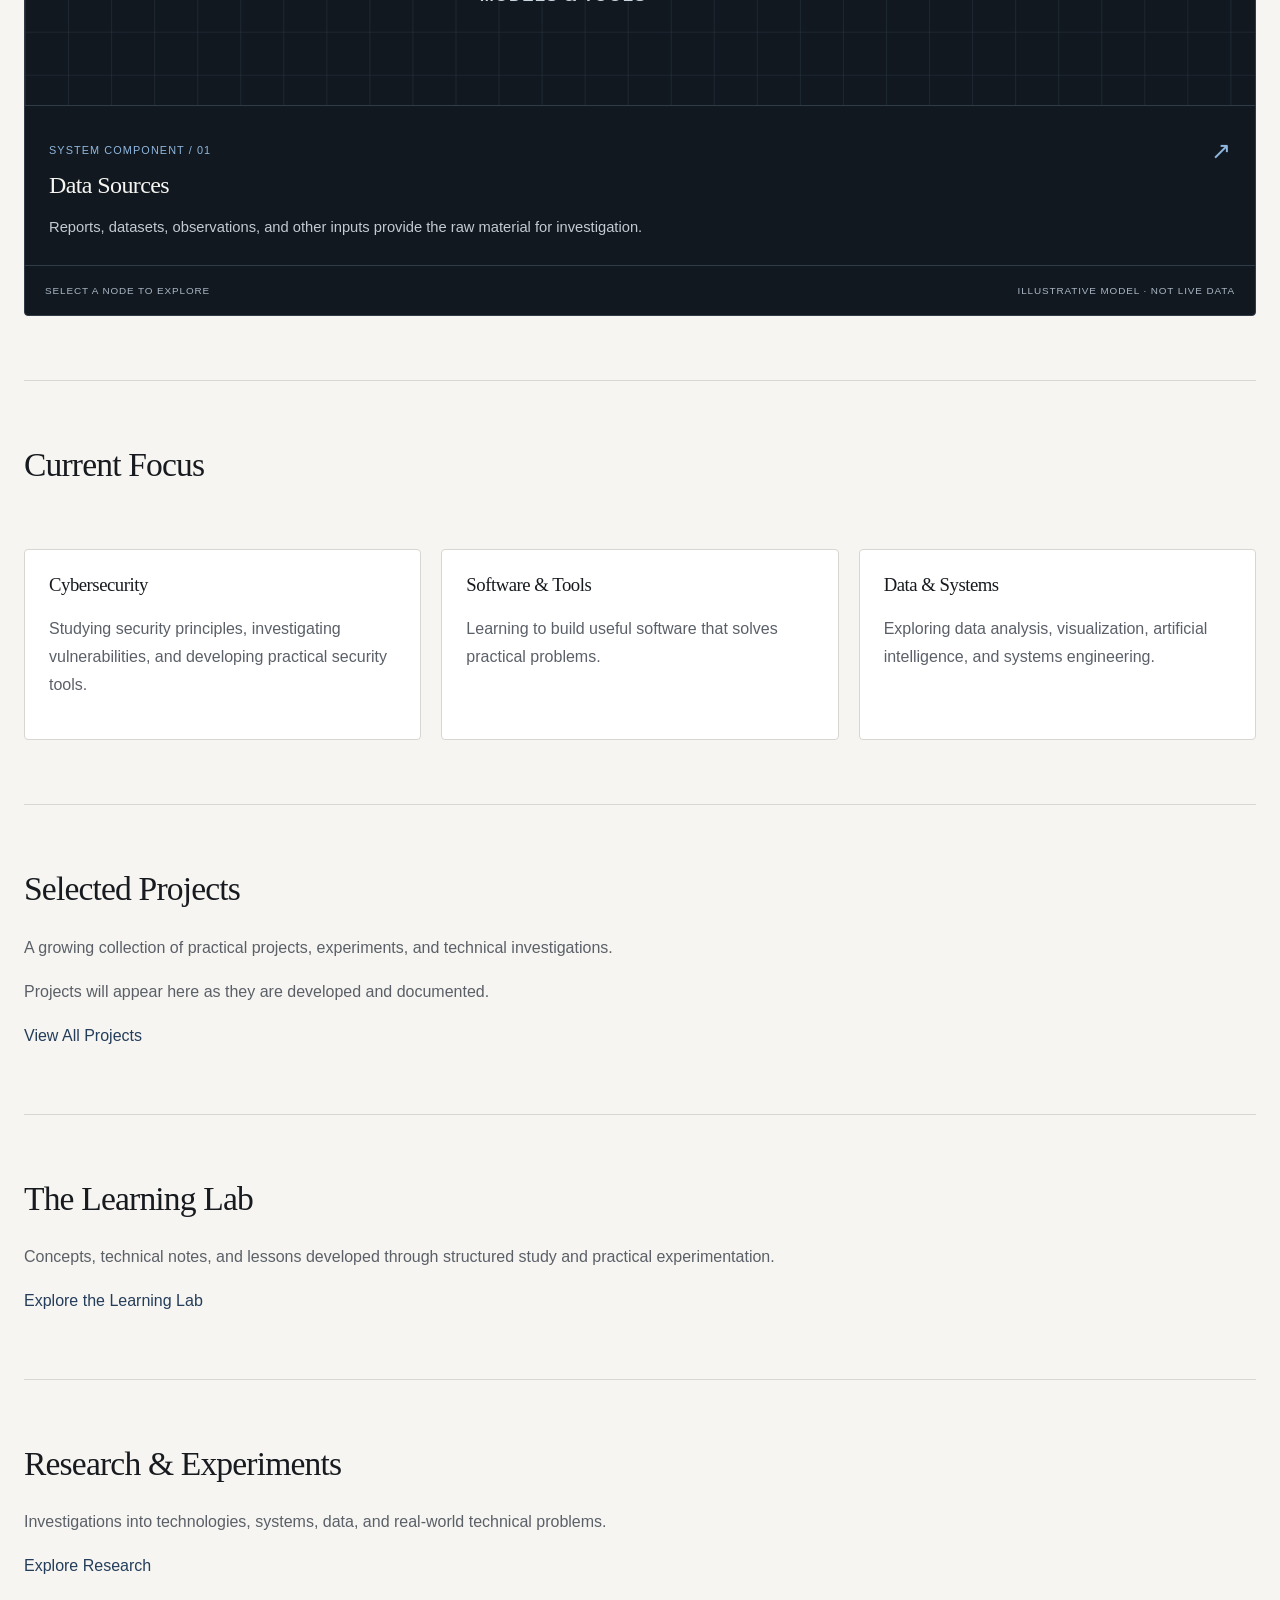
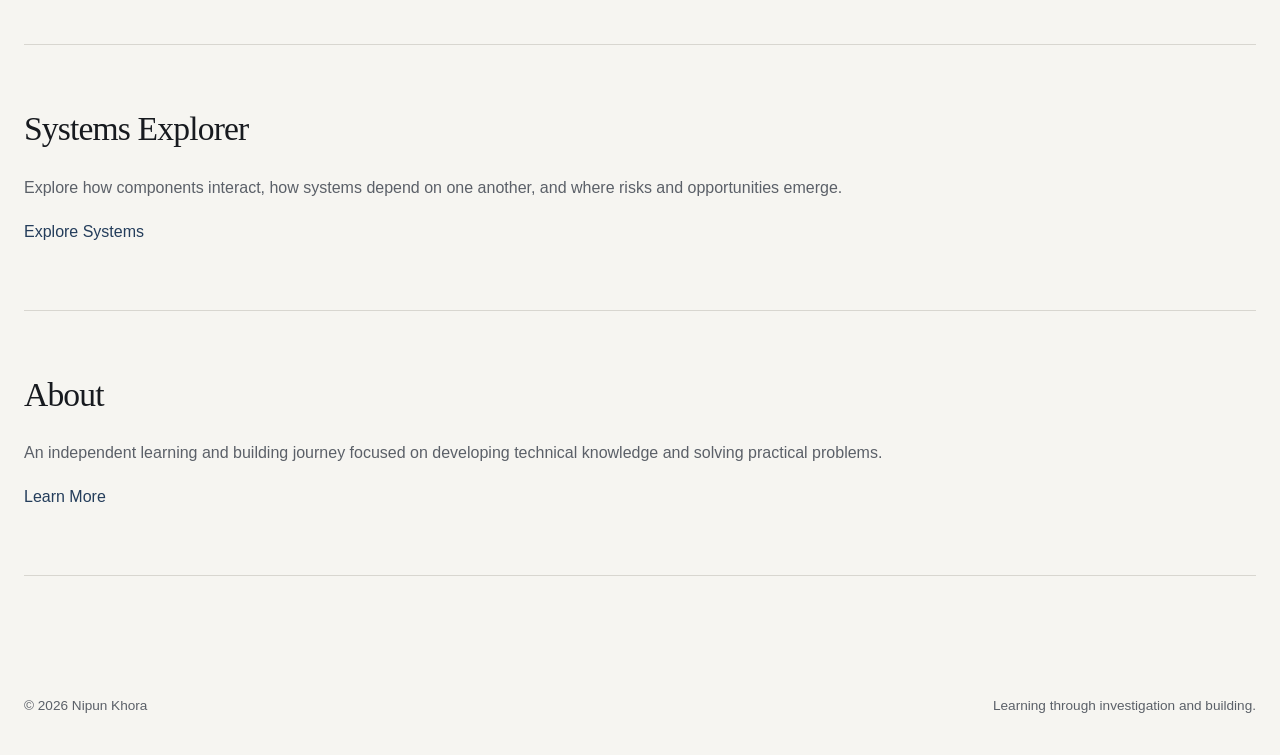
==== commit 4f3e78c5: "Publish personal bookshelf and first book" ====
--- a/index.html
+++ b/index.html
@@ -20,6 +20,7 @@
         <nav>
             <a href="pages/projects.html">Projects</a>
             <a href="pages/learning-lab.html">Learning Lab</a>
+            <a href="pages/books.html">Books</a>
             <a href="pages/tools.html">Tools</a>
             <a href="pages/research.html">Research</a>
             <a href="pages/about.html">About</a>
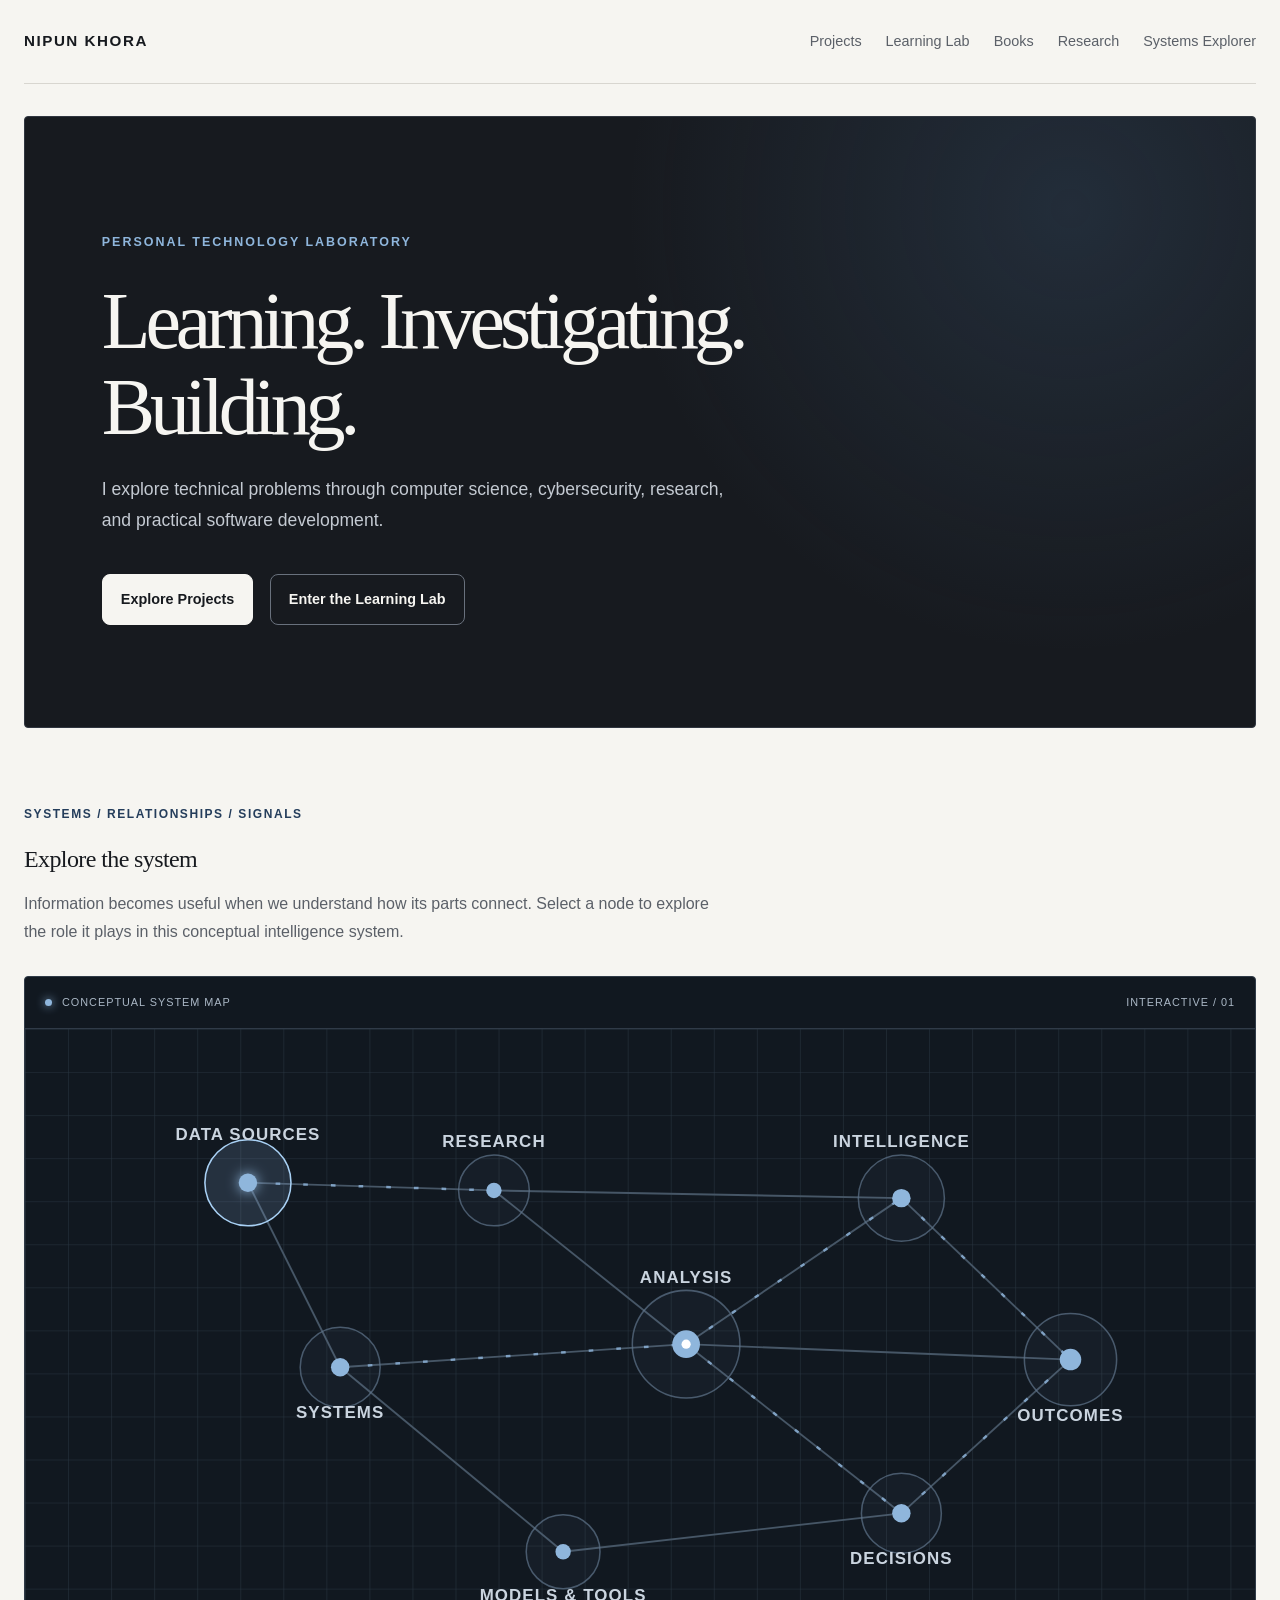
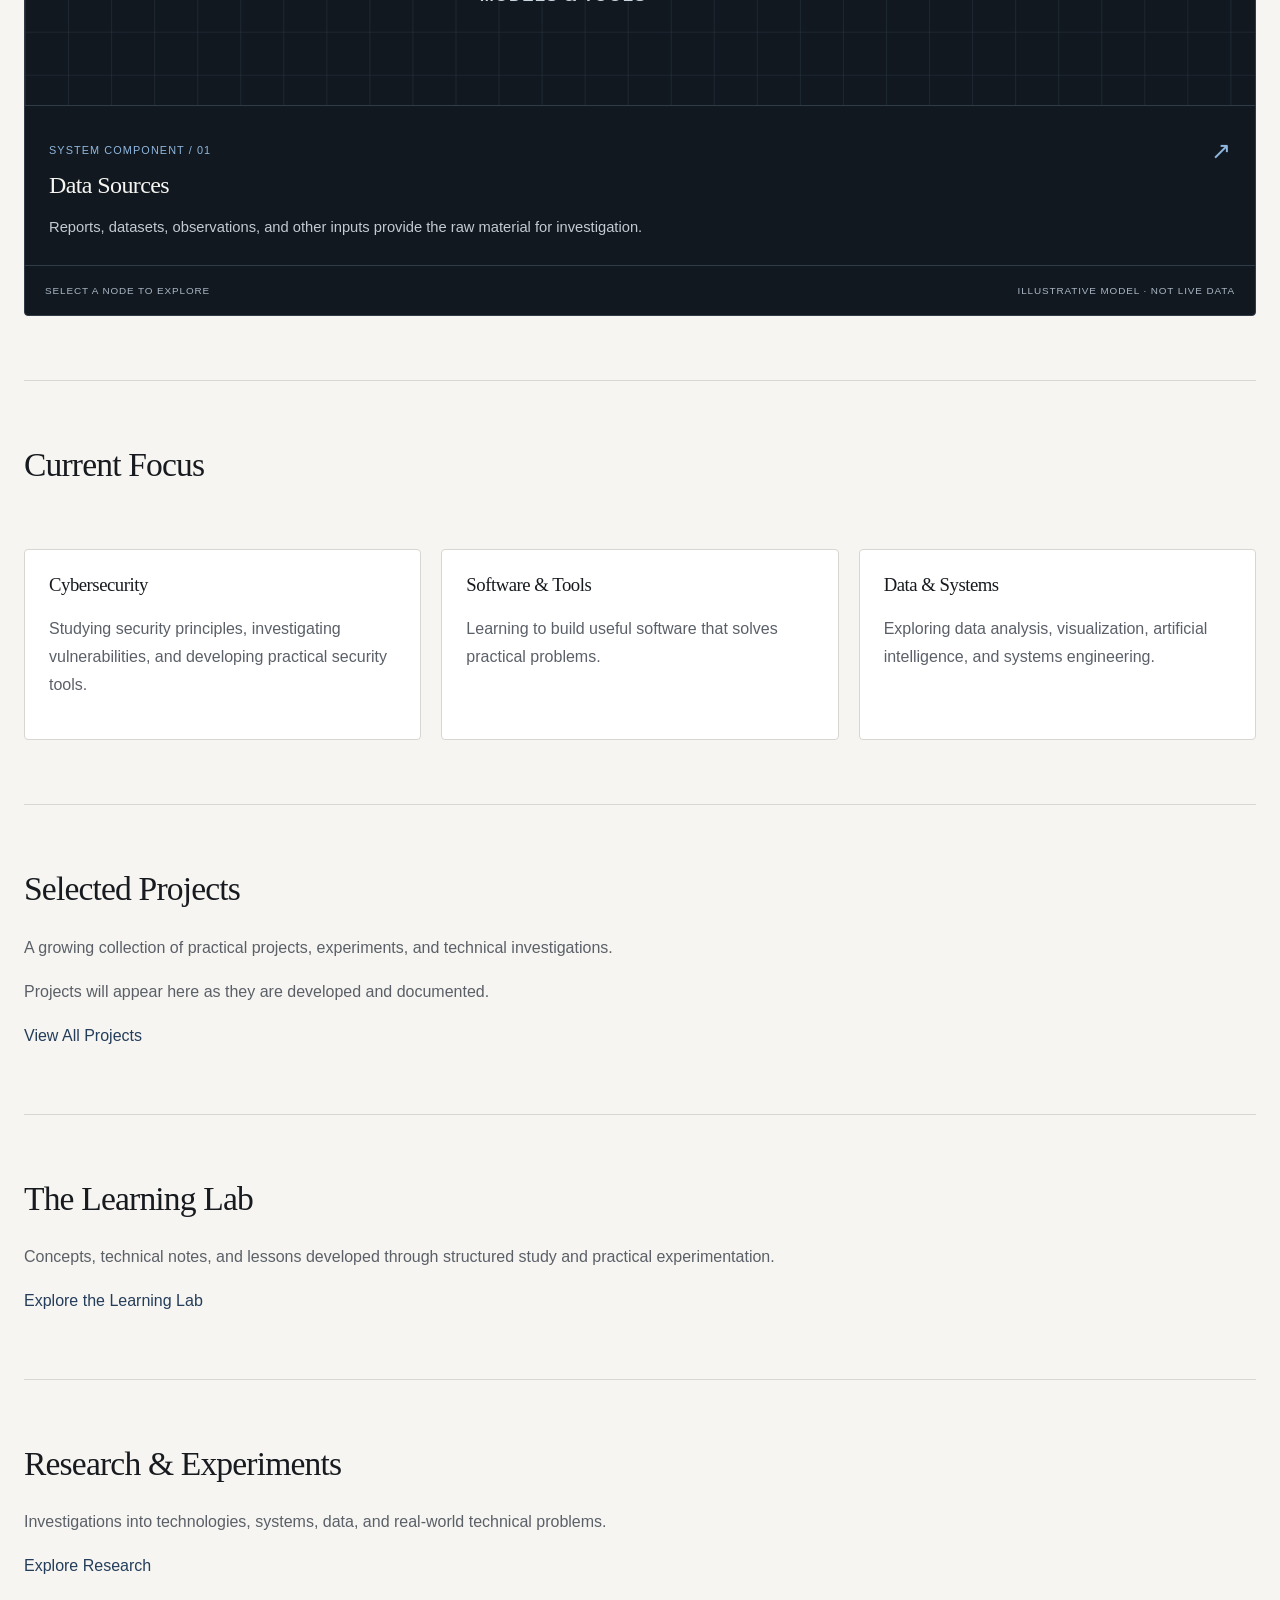
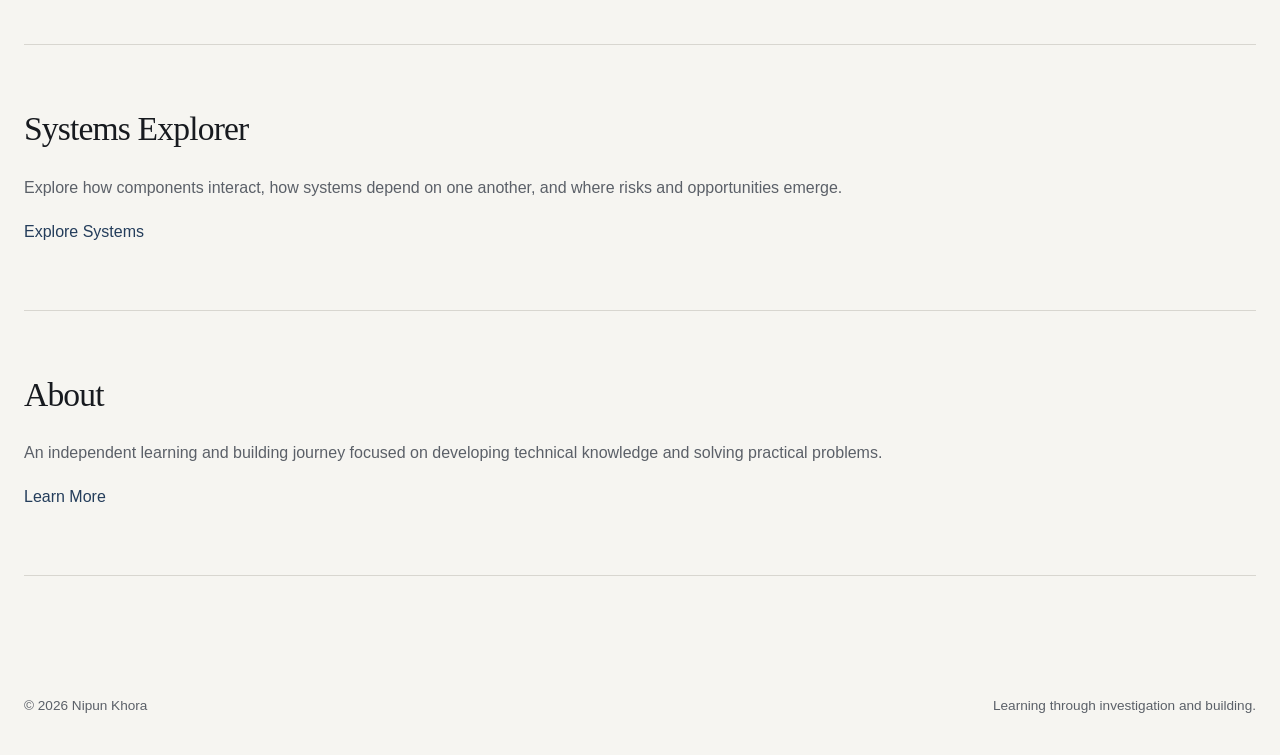
==== commit 6db1858b: "Hide Tools and About from site navigation" ====
--- a/index.html
+++ b/index.html
@@ -21,9 +21,7 @@
             <a href="pages/projects.html">Projects</a>
             <a href="pages/learning-lab.html">Learning Lab</a>
             <a href="pages/books.html">Books</a>
-            <a href="pages/tools.html">Tools</a>
             <a href="pages/research.html">Research</a>
-            <a href="pages/about.html">About</a>
             <a href="pages/systems-explorer.html">Systems Explorer</a>
         </nav>
     </header>
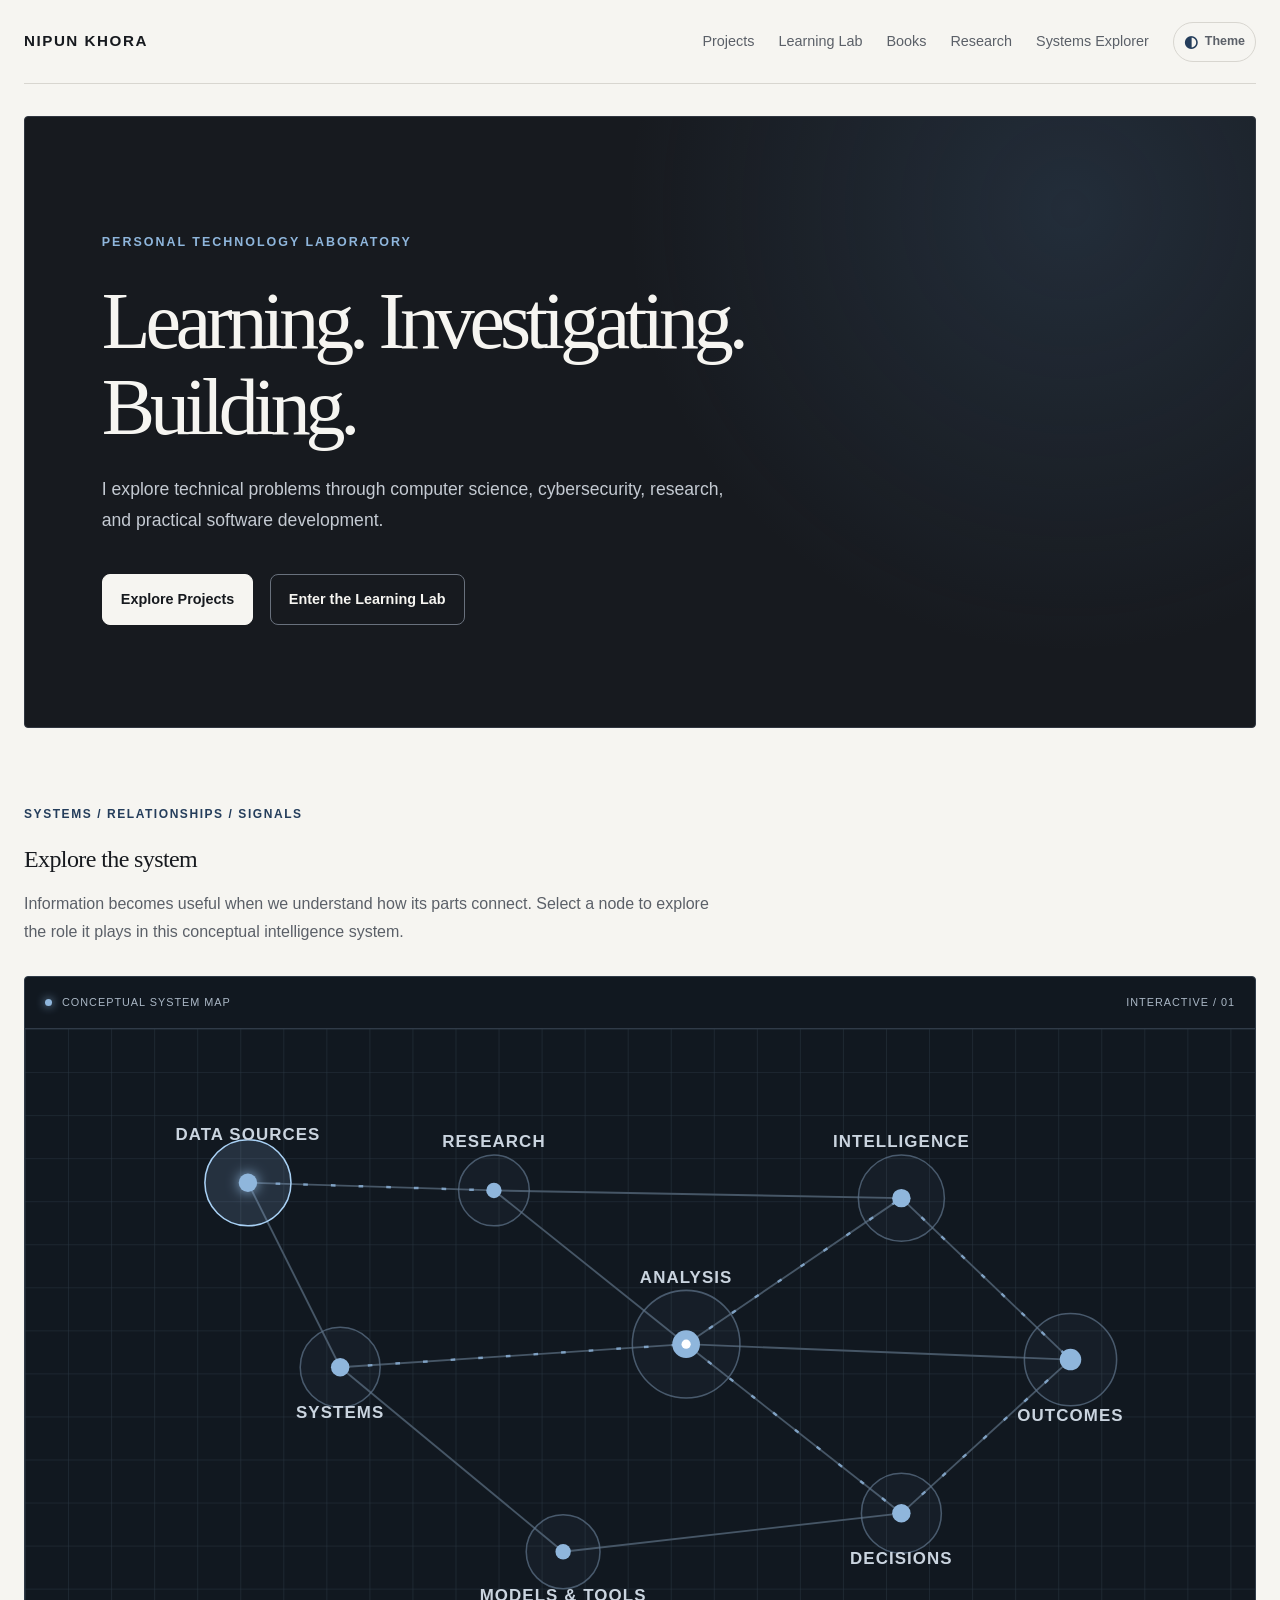
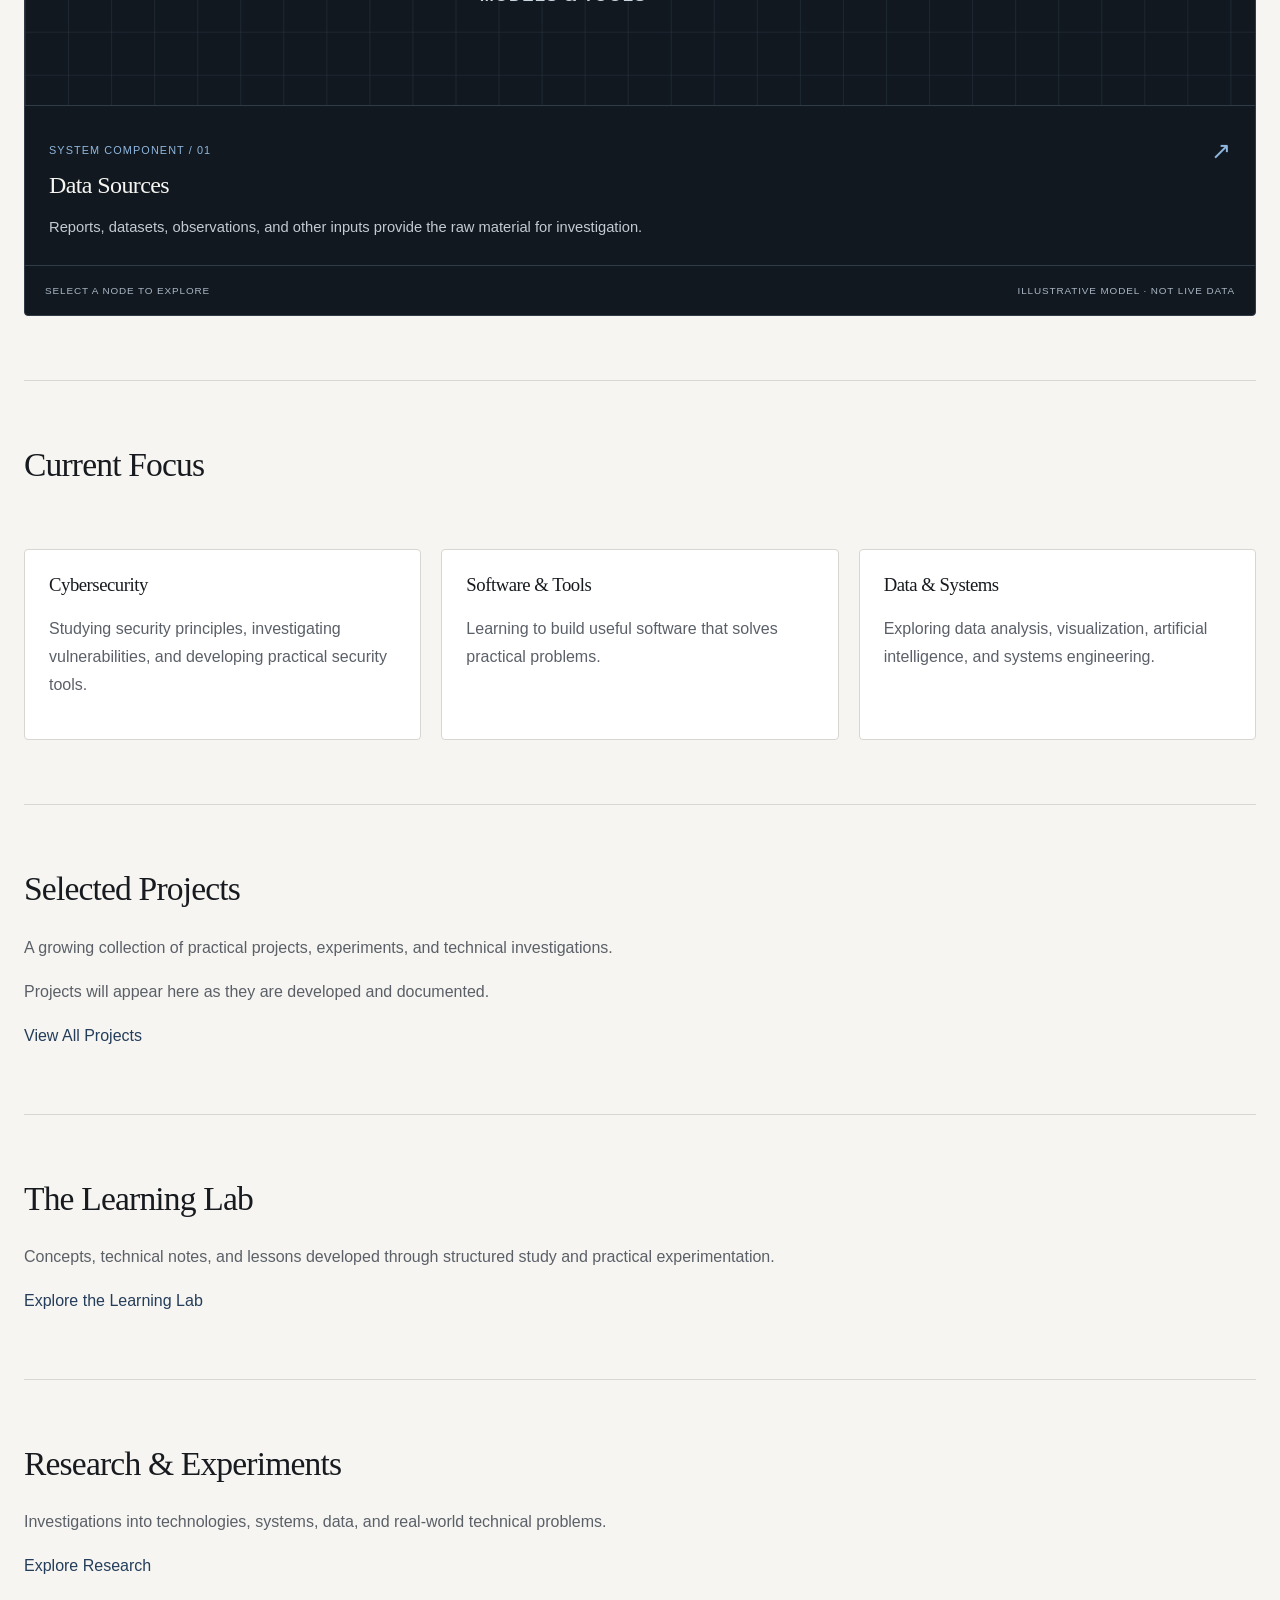
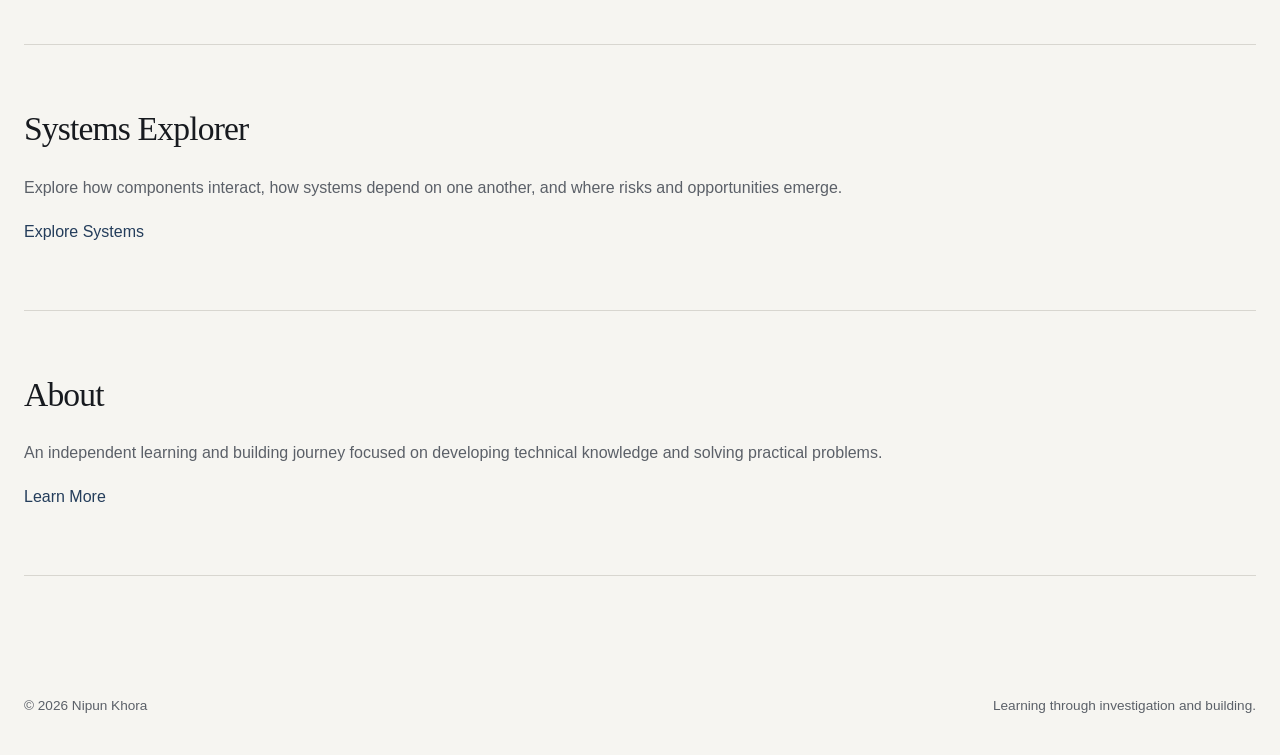
==== commit 11fa9e50: "Add global light dark auto theme switcher" ====
--- a/index.html
+++ b/index.html
@@ -1,6 +1,7 @@
 <!DOCTYPE html>
 <html lang="en">
 <head>
+    <script src="assets/js/theme.js"></script>
     <link rel="stylesheet" href="assets/css/style.css">
     <meta charset="UTF-8">
     <meta name="viewport" content="width=device-width, initial-scale=1.0">
--- a/assets/css/style.css
+++ b/assets/css/style.css
@@ -981,3 +981,192 @@
     }
 }
 
+/* =========================================
+   UI-01 — GLOBAL THEME SYSTEM
+   ========================================= */
+
+:root {
+    color-scheme: light;
+    --bg: #F6F5F1;
+    --surface: #FFFFFF;
+    --surface-hover: #E6E2D9;
+    --text: #171A1F;
+    --muted: #5B6068;
+    --accent: #243D5B;
+    --border: #D8D6D0;
+    --theme-menu-bg: #FFFFFF;
+    --theme-shadow: 0 12px 30px rgba(23, 26, 31, .14);
+    --book-visual: #EEF0EE;
+}
+
+:root[data-theme="dark"] {
+    color-scheme: dark;
+    --bg: #0D121A;
+    --surface: #151D28;
+    --surface-hover: #202C3A;
+    --text: #F1F4F7;
+    --muted: #B1BBC7;
+    --accent: #9CCBFA;
+    --border: #344252;
+    --theme-menu-bg: #151D28;
+    --theme-shadow: 0 14px 32px rgba(0, 0, 0, .34);
+    --book-visual: #1B2632;
+}
+
+body,
+header,
+footer,
+section,
+main section article,
+button,
+input,
+select,
+textarea {
+    transition: background-color 180ms ease, border-color 180ms ease, color 180ms ease;
+}
+
+header nav {
+    align-items: center;
+}
+
+.theme-control {
+    position: relative;
+    flex: 0 0 auto;
+}
+
+.theme-button {
+    display: inline-flex;
+    min-height: 40px;
+    align-items: center;
+    gap: 7px;
+    padding: 7px 10px;
+    border: 1px solid var(--border);
+    border-radius: 999px;
+    background: transparent;
+    color: var(--muted);
+    cursor: pointer;
+    font: inherit;
+    font-size: .78rem;
+    font-weight: 700;
+}
+
+.theme-button:hover,
+.theme-button[aria-expanded="true"] {
+    border-color: var(--accent);
+    color: var(--text);
+}
+
+.theme-button:focus-visible,
+.theme-menu button:focus-visible {
+    outline: 2px solid var(--accent);
+    outline-offset: 3px;
+}
+
+.theme-button-icon,
+.theme-choice-icon {
+    color: var(--accent);
+    font-size: 1rem;
+    line-height: 1;
+}
+
+.theme-menu {
+    position: absolute;
+    top: calc(100% + 10px);
+    right: 0;
+    z-index: 20;
+    min-width: 148px;
+    padding: 6px;
+    border: 1px solid var(--border);
+    background: var(--theme-menu-bg);
+    box-shadow: var(--theme-shadow);
+}
+
+.theme-menu[hidden] {
+    display: none;
+}
+
+.theme-menu button {
+    display: grid;
+    width: 100%;
+    grid-template-columns: 22px 1fr 18px;
+    align-items: center;
+    gap: 7px;
+    min-height: 40px;
+    padding: 8px 9px;
+    border: 0;
+    background: transparent;
+    color: var(--text);
+    cursor: pointer;
+    font: inherit;
+    font-size: .82rem;
+    text-align: left;
+}
+
+.theme-menu button:hover,
+.theme-menu button.is-selected {
+    background: var(--surface-hover);
+}
+
+.theme-check {
+    color: var(--accent);
+    font-weight: 800;
+    text-align: center;
+}
+
+:root[data-theme="dark"] .network-panel,
+:root[data-theme="dark"] .dependency-panel {
+    border-color: #46586B;
+}
+
+:root[data-theme="dark"] .books-page .empty-state {
+    background: rgba(21, 29, 40, .72);
+}
+
+:root[data-theme="dark"] .books-page .status-currently-reading {
+    color: #9CCBFA;
+}
+
+:root[data-theme="dark"] .books-page .status-completed {
+    color: #B5D6B5;
+}
+
+:root[data-theme="dark"] .books-page .status-paused {
+    color: #E0C387;
+}
+
+.books-page .book-card-visual {
+    background: var(--book-visual);
+}
+
+@media (max-width: 760px) {
+    .theme-button-text {
+        position: absolute;
+        width: 1px;
+        height: 1px;
+        overflow: hidden;
+        clip: rect(0 0 0 0);
+        clip-path: inset(50%);
+        white-space: nowrap;
+    }
+
+    .theme-button {
+        width: 42px;
+        justify-content: center;
+        padding-inline: 8px;
+    }
+}
+
+@media (prefers-reduced-motion: reduce) {
+    body,
+    header,
+    footer,
+    section,
+    main section article,
+    button,
+    input,
+    select,
+    textarea {
+        transition-duration: 0.01ms !important;
+    }
+}
+
